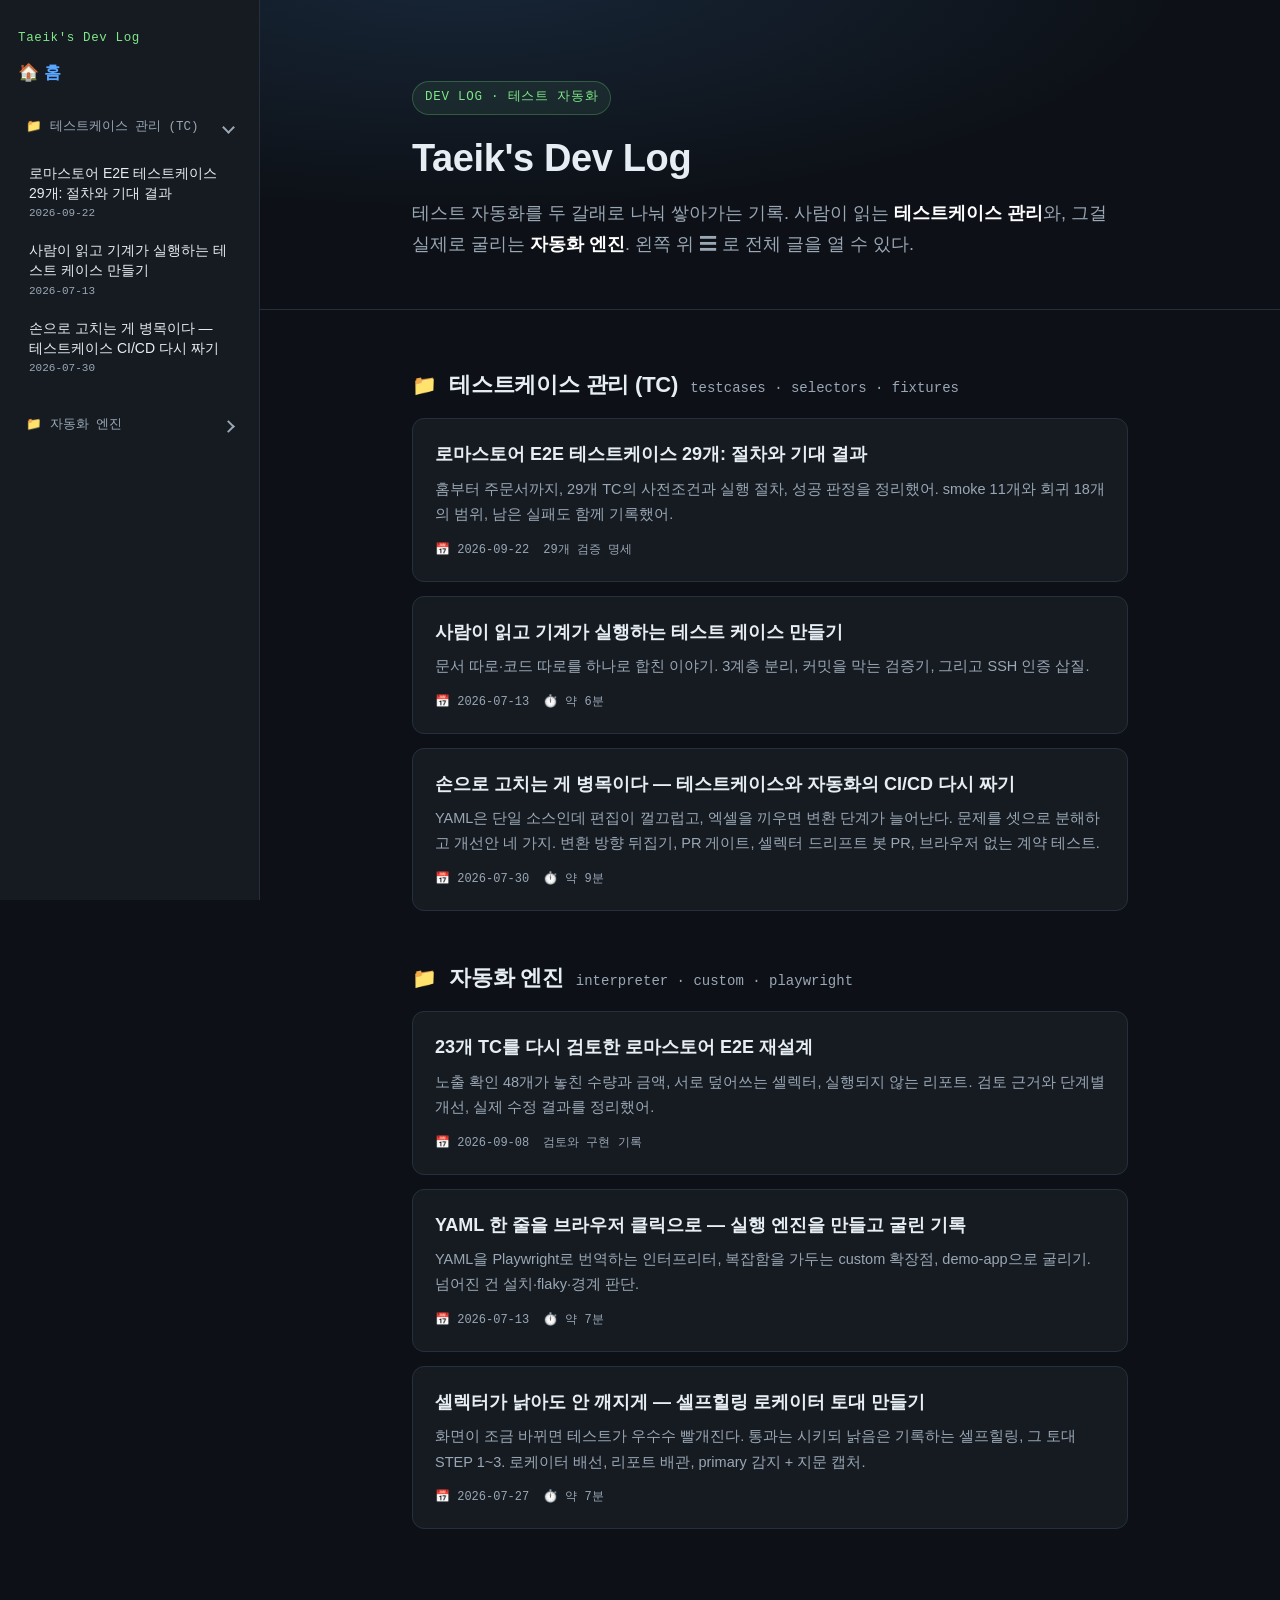
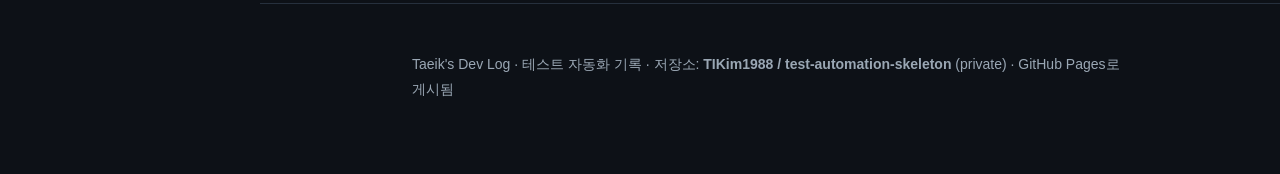
==== index.html @ fbafa15f "ui: LNB 대분류 접기와 TC 관리 기본 펼침 적용" ====
<!DOCTYPE html>
<html lang="ko">
<head>
<meta charset="UTF-8">
<meta name="viewport" content="width=device-width, initial-scale=1.0">
<meta name="description" content="Taeik's Dev Log — 테스트 자동화 구축 기록. 테스트케이스 관리와 자동화 엔진, 두 갈래로 나눠 쌓아가는 개발 일지.">
<title>Taeik's Dev Log</title>
<style>
  :root{
    --bg:#0d1117; --surface:#161b22; --surface2:#1c2330;
    --border:#26303d; --text:#e6edf3; --muted:#9aa7b4;
    --accent:#58a6ff; --accent2:#7ee787; --warn:#e3b341; --danger:#ff7b72;
    --code:#0b1017;
    --mono:"SF Mono",ui-monospace,"JetBrains Mono","Cascadia Code",Consolas,monospace;
    --sans:-apple-system,BlinkMacSystemFont,"Pretendard","Segoe UI",Roboto,"Apple SD Gothic Neo",sans-serif;
  }
  *{box-sizing:border-box}
  html{scroll-behavior:smooth}
  body{
    margin:0;background:var(--bg);color:var(--text);
    font-family:var(--sans);line-height:1.75;font-size:17px;
    -webkit-font-smoothing:antialiased;
  }
  .wrap{max-width:760px;margin:0 auto;padding:0 22px}
  header.hero{
    border-bottom:1px solid var(--border);
    background:radial-gradient(1200px 400px at 20% -10%,rgba(88,166,255,.14),transparent 60%),var(--bg);
    padding:80px 0 48px;
  }
  .kicker{
    display:inline-block;font-family:var(--mono);font-size:12.5px;letter-spacing:.06em;
    color:var(--accent2);background:rgba(126,231,135,.08);
    border:1px solid rgba(126,231,135,.25);border-radius:999px;padding:5px 12px;margin-bottom:20px;
  }
  h1{font-size:38px;line-height:1.24;margin:0 0 16px;letter-spacing:-.01em}
  .lede{color:var(--muted);font-size:18px;margin:0}
  main{padding:8px 0 60px}
  a{color:var(--accent);text-decoration:none}
  a:hover{text-decoration:underline}
  strong{color:#fff}

  .folder-head{display:flex;align-items:baseline;gap:12px;margin:48px 0 6px}
  .folder-head .ico{font-size:20px}
  .folder-head h2{font-size:22px;margin:0;letter-spacing:-.01em}
  .folder-head .desc{color:var(--muted);font-size:14px;font-family:var(--mono)}

  .postcard{
    display:block;background:var(--surface);border:1px solid var(--border);border-radius:12px;
    padding:20px 22px;margin:14px 0;transition:border-color .15s,transform .15s;
  }
  .postcard:hover{border-color:var(--accent);text-decoration:none;transform:translateY(-2px)}
  .postcard .t{font-size:18px;font-weight:600;color:var(--text);margin:0 0 6px}
  .postcard:hover .t{color:var(--accent)}
  .postcard .d{color:var(--muted);font-size:14.5px;margin:0}
  .postcard .m{margin-top:12px;font-family:var(--mono);font-size:12px;color:var(--muted);
    display:flex;gap:14px;flex-wrap:wrap}

  footer{border-top:1px solid var(--border);padding:34px 0 60px;color:var(--muted);font-size:14px}
  footer a{color:var(--accent)}
  @media(max-width:600px){h1{font-size:29px}body{font-size:16px}}

  /* --- 고정 LNB 사이드바 --- */
  body{padding-left:260px}
  .nav-toggle,.lnb-overlay,.lnb .close{display:none}
  .lnb{position:fixed;top:0;left:0;height:100vh;width:260px;background:var(--surface);
    border-right:1px solid var(--border);z-index:40;padding:28px 18px 40px;overflow-y:auto}
  .lnb .brand{font-family:var(--mono);font-size:12.5px;color:var(--accent2);letter-spacing:.05em;margin-bottom:8px}
  .lnb .home{display:block;color:var(--text);font-weight:600;margin-bottom:8px;font-size:17px}
  .lnb .home:hover{text-decoration:none;color:var(--accent)}
  .lnb .home.active{color:var(--accent)}
  .lnb .folder{margin:22px 0 6px;font-size:12.5px;color:var(--muted);font-family:var(--mono);
    display:flex;align-items:center;gap:7px}
  .lnb ul{list-style:none;padding:0;margin:0}
  .lnb li a{display:block;padding:9px 11px;border-radius:8px;color:var(--text);font-size:14px;line-height:1.45}
  .lnb li a:hover{background:var(--surface2);text-decoration:none}
  .lnb li a.active{background:rgba(88,166,255,.12);border:1px solid rgba(88,166,255,.35);color:var(--accent)}
  .lnb li .date{display:block;font-family:var(--mono);font-size:11px;color:var(--muted);margin-top:3px}
  /* 모바일: 사이드바 접고 햄버거로 전환 */
  @media(max-width:860px){
    body{padding-left:0}
    .nav-toggle{display:grid;position:fixed;top:14px;left:14px;z-index:50;width:44px;height:44px;border-radius:10px;
      background:rgba(22,27,34,.9);backdrop-filter:blur(6px);border:1px solid var(--border);color:var(--text);
      cursor:pointer;place-items:center;font-size:18px;line-height:1}
    .nav-toggle:hover{border-color:var(--accent);color:var(--accent)}
    .lnb{transform:translateX(-100%);transition:transform .25s ease;z-index:70;width:280px;max-width:82vw}
    .lnb.open{transform:none}
    .lnb .close{display:block;position:absolute;top:14px;right:14px;background:none;border:none;color:var(--muted);
      font-size:22px;cursor:pointer;line-height:1}
    .lnb .close:hover{color:var(--text)}
    .lnb-overlay{display:block;position:fixed;inset:0;background:rgba(0,0,0,.55);opacity:0;visibility:hidden;
      transition:opacity .2s;z-index:60}
    .lnb-overlay.open{opacity:1;visibility:visible}
  }
</style>
<link rel="stylesheet" href="lnb.css">
</head>
<body>

<button class="nav-toggle" aria-label="메뉴 열기" onclick="openNav()">☰</button>
<div class="lnb-overlay" id="lnbOverlay" onclick="closeNav()"></div>
<nav class="lnb" id="lnb" aria-label="사이트 네비게이션">
  <button class="close" aria-label="닫기" onclick="closeNav()">×</button>
  <div class="brand">Taeik's Dev Log</div>
  <a class="home active" href="index.html">🏠 홈</a>

  <details class="nav-group" open><summary>📁 테스트케이스 관리 (TC)</summary>
  <ul>
    <li><a href="lomastore-testcases.html">로마스토어 E2E 테스트케이스 29개: 절차와 기대 결과<span class="date">2026-09-22</span></a></li>
    <li><a href="testcase-management.html">사람이 읽고 기계가 실행하는 테스트 케이스 만들기<span class="date">2026-07-13</span></a></li>
    <li><a href="testcase-cicd.html">손으로 고치는 게 병목이다 — 테스트케이스 CI/CD 다시 짜기<span class="date">2026-07-30</span></a></li>
  </ul></details>

  <details class="nav-group"><summary>📁 자동화 엔진</summary>
  <ul>
    <li><a href="lomastore-e2e-redesign.html">23개 TC를 다시 검토한 로마스토어 E2E 재설계<span class="date">2026-09-08</span></a></li>
    <li><a href="test-automation-engine.html">YAML을 브라우저 클릭으로 바꾸는 엔진 만들기<span class="date">2026-07-13</span></a></li>
    <li><a href="self-healing-locator.html">셀렉터가 낡아도 안 깨지게 — 셀프힐링 토대 만들기<span class="date">2026-07-27</span></a></li>
  </ul></details>
</nav>

<header class="hero">
  <div class="wrap">
    <span class="kicker">DEV LOG · 테스트 자동화</span>
    <h1>Taeik's Dev Log</h1>
    <p class="lede">테스트 자동화를 두 갈래로 나눠 쌓아가는 기록. 사람이 읽는 <strong>테스트케이스 관리</strong>와, 그걸 실제로 굴리는 <strong>자동화 엔진</strong>. 왼쪽 위 ☰ 로 전체 글을 열 수 있다.</p>
  </div>
</header>

<main>
  <div class="wrap">

    <div class="folder-head">
      <span class="ico">📁</span>
      <h2>테스트케이스 관리 (TC)</h2>
      <span class="desc">testcases · selectors · fixtures</span>
    </div>
    <a class="postcard" href="lomastore-testcases.html"><p class="t">로마스토어 E2E 테스트케이스 29개: 절차와 기대 결과</p><p class="d">홈부터 주문서까지, 29개 TC의 사전조건과 실행 절차, 성공 판정을 정리했어. smoke 11개와 회귀 18개의 범위, 남은 실패도 함께 기록했어.</p><div class="m"><span>📅 2026-09-22</span><span>29개 검증 명세</span></div></a>
    <a class="postcard" href="testcase-management.html">
      <p class="t">사람이 읽고 기계가 실행하는 테스트 케이스 만들기</p>
      <p class="d">문서 따로·코드 따로를 하나로 합친 이야기. 3계층 분리, 커밋을 막는 검증기, 그리고 SSH 인증 삽질.</p>
      <div class="m"><span>📅 2026-07-13</span><span>⏱️ 약 6분</span></div>
    </a>

    <a class="postcard" href="testcase-cicd.html">
      <p class="t">손으로 고치는 게 병목이다 — 테스트케이스와 자동화의 CI/CD 다시 짜기</p>
      <p class="d">YAML은 단일 소스인데 편집이 껄끄럽고, 엑셀을 끼우면 변환 단계가 늘어난다. 문제를 셋으로 분해하고 개선안 네 가지. 변환 방향 뒤집기, PR 게이트, 셀렉터 드리프트 봇 PR, 브라우저 없는 계약 테스트.</p>
      <div class="m"><span>📅 2026-07-30</span><span>⏱️ 약 9분</span></div>
    </a>

    <div class="folder-head">
      <span class="ico">📁</span>
      <h2>자동화 엔진</h2>
      <span class="desc">interpreter · custom · playwright</span>
    </div>
    <a class="postcard" href="lomastore-e2e-redesign.html"><p class="t">23개 TC를 다시 검토한 로마스토어 E2E 재설계</p><p class="d">노출 확인 48개가 놓친 수량과 금액, 서로 덮어쓰는 셀렉터, 실행되지 않는 리포트. 검토 근거와 단계별 개선, 실제 수정 결과를 정리했어.</p><div class="m"><span>📅 2026-09-08</span><span>검토와 구현 기록</span></div></a>
    <a class="postcard" href="test-automation-engine.html">
      <p class="t">YAML 한 줄을 브라우저 클릭으로 — 실행 엔진을 만들고 굴린 기록</p>
      <p class="d">YAML을 Playwright로 번역하는 인터프리터, 복잡함을 가두는 custom 확장점, demo-app으로 굴리기. 넘어진 건 설치·flaky·경계 판단.</p>
      <div class="m"><span>📅 2026-07-13</span><span>⏱️ 약 7분</span></div>
    </a>
    <a class="postcard" href="self-healing-locator.html">
      <p class="t">셀렉터가 낡아도 안 깨지게 — 셀프힐링 로케이터 토대 만들기</p>
      <p class="d">화면이 조금 바뀌면 테스트가 우수수 빨개진다. 통과는 시키되 낡음은 기록하는 셀프힐링, 그 토대 STEP 1~3. 로케이터 배선, 리포트 배관, primary 감지 + 지문 캡처.</p>
      <div class="m"><span>📅 2026-07-27</span><span>⏱️ 약 7분</span></div>
    </a>

  </div>
</main>

<footer>
  <div class="wrap">
    <p>Taeik's Dev Log · 테스트 자동화 기록 · 저장소: <b>TIKim1988 / test-automation-skeleton</b> (private) · GitHub Pages로 게시됨</p>
  </div>
</footer>

<script>
  function openNav(){document.getElementById('lnb').classList.add('open');document.getElementById('lnbOverlay').classList.add('open')}
  function closeNav(){document.getElementById('lnb').classList.remove('open');document.getElementById('lnbOverlay').classList.remove('open')}
  document.addEventListener('keydown',function(e){if(e.key==='Escape')closeNav()});
</script>

</body>
</html>
---- lnb.css ----
.lnb .nav-group{margin-top:18px}
.lnb .nav-group summary{list-style:none;display:flex;align-items:center;gap:8px;padding:10px 8px;margin:0;border-radius:8px;color:var(--muted);font-family:var(--mono);font-size:12.5px;cursor:pointer;user-select:none;min-height:44px}
.lnb .nav-group summary::-webkit-details-marker{display:none}
.lnb .nav-group summary::after{content:"";width:7px;height:7px;border-right:2px solid currentColor;border-bottom:2px solid currentColor;transform:rotate(-45deg);margin-left:auto;flex-shrink:0}
.lnb .nav-group[open]>summary::after{transform:rotate(45deg)}
.lnb .nav-group summary:hover{background:var(--surface2);color:var(--text)}
.lnb .nav-group summary:focus-visible{outline:2px solid var(--accent);outline-offset:2px}
.lnb .nav-group ul{margin-top:4px}
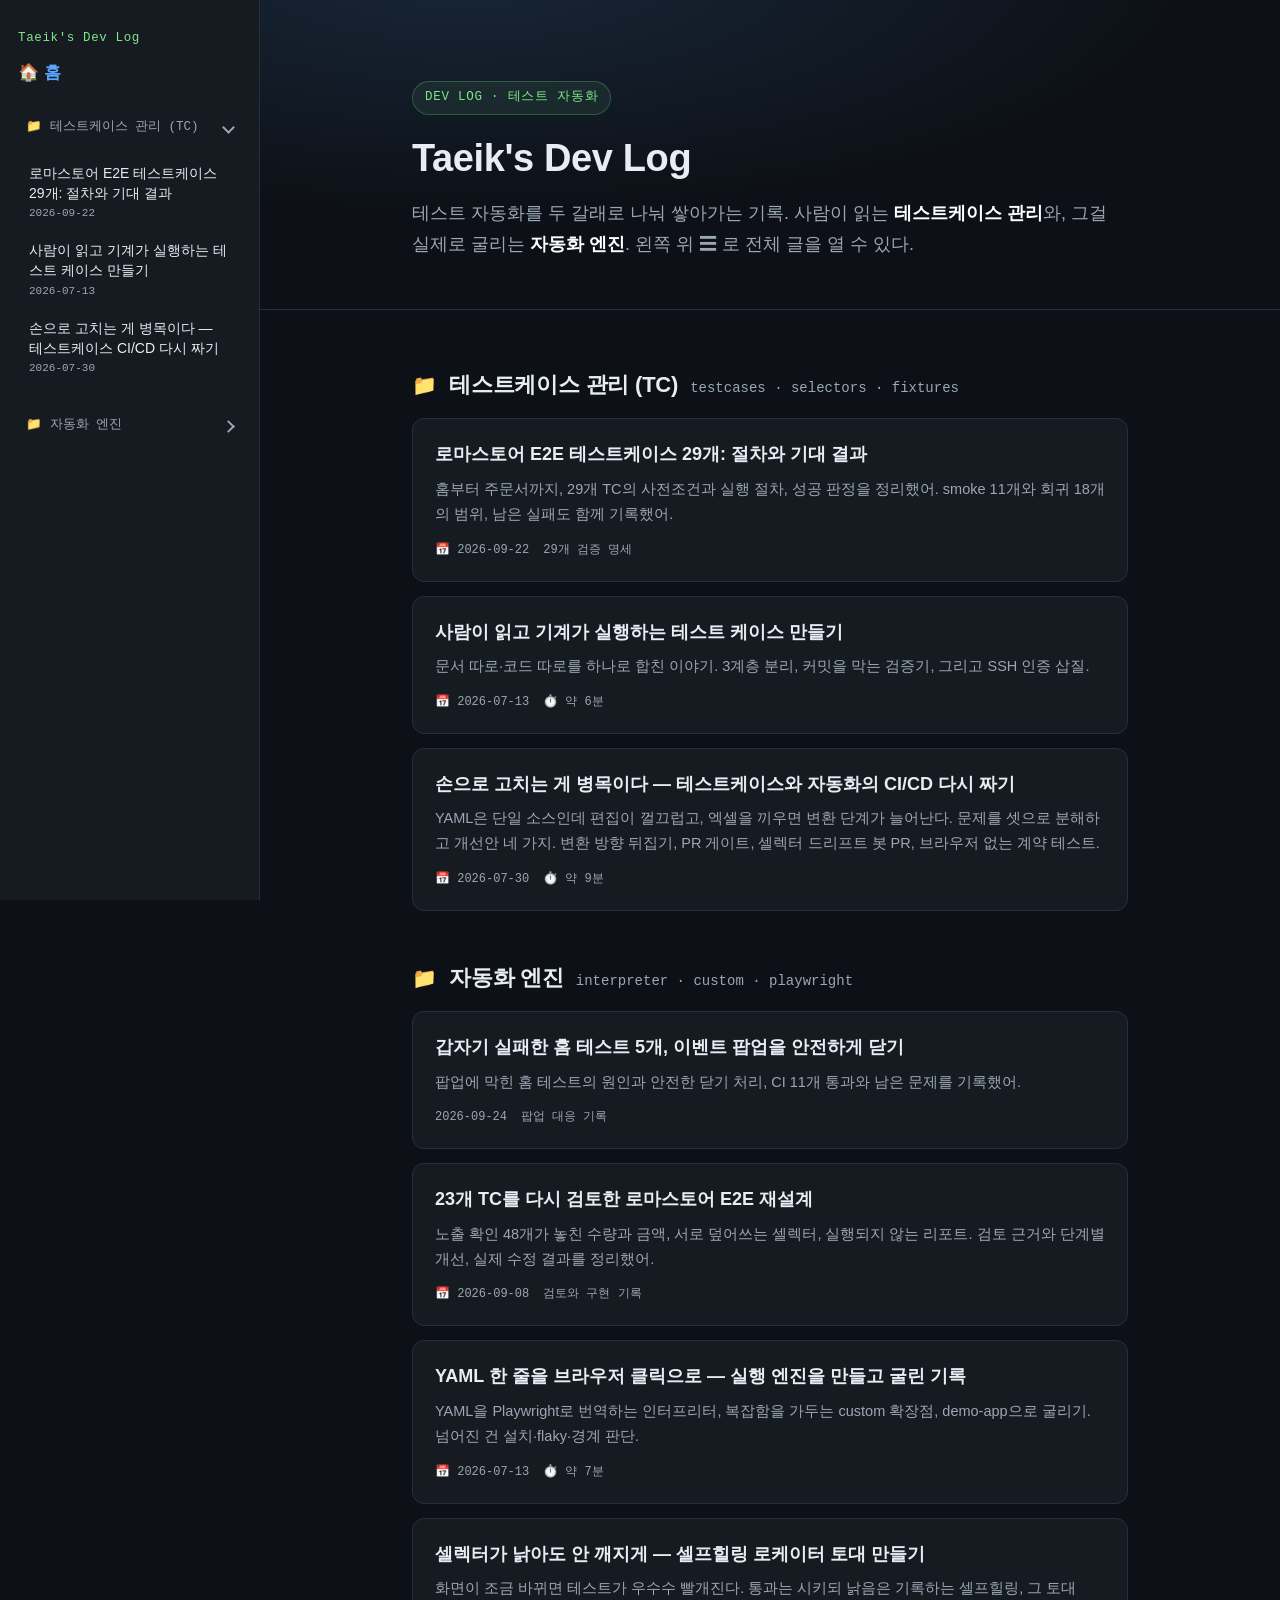
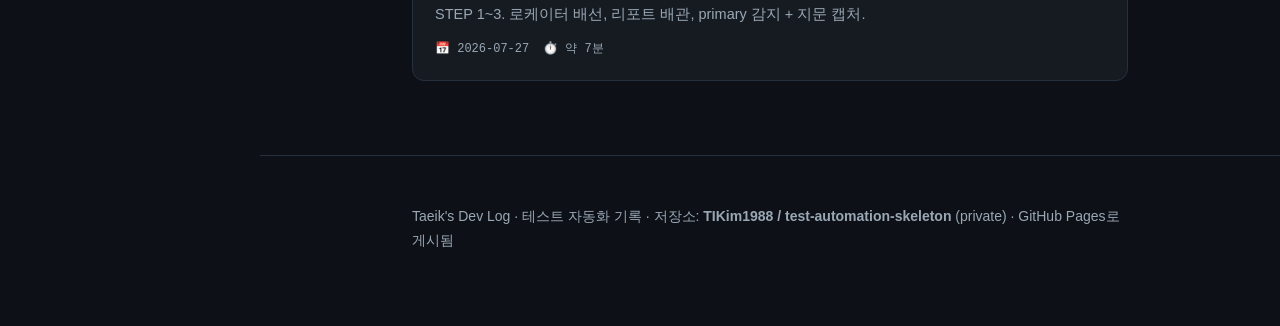
==== commit 8efe07a4: "docs: 불규칙 이벤트 팝업 대응과 검증 결과 게시" ====
--- a/index.html
+++ b/index.html
@@ -112,6 +112,7 @@
 
   <details class="nav-group"><summary>📁 자동화 엔진</summary>
   <ul>
+    <li><a href="lomastore-popup-handling.html">갑자기 실패한 홈 테스트 5개, 이벤트 팝업을 안전하게 닫기<span class="date">2026-09-24</span></a></li>
     <li><a href="lomastore-e2e-redesign.html">23개 TC를 다시 검토한 로마스토어 E2E 재설계<span class="date">2026-09-08</span></a></li>
     <li><a href="test-automation-engine.html">YAML을 브라우저 클릭으로 바꾸는 엔진 만들기<span class="date">2026-07-13</span></a></li>
     <li><a href="self-healing-locator.html">셀렉터가 낡아도 안 깨지게 — 셀프힐링 토대 만들기<span class="date">2026-07-27</span></a></li>
@@ -152,6 +153,7 @@
       <h2>자동화 엔진</h2>
       <span class="desc">interpreter · custom · playwright</span>
     </div>
+    <a class="postcard" href="lomastore-popup-handling.html"><p class="t">갑자기 실패한 홈 테스트 5개, 이벤트 팝업을 안전하게 닫기</p><p class="d">팝업에 막힌 홈 테스트의 원인과 안전한 닫기 처리, CI 11개 통과와 남은 문제를 기록했어.</p><div class="m"><span>2026-09-24</span><span>팝업 대응 기록</span></div></a>
     <a class="postcard" href="lomastore-e2e-redesign.html"><p class="t">23개 TC를 다시 검토한 로마스토어 E2E 재설계</p><p class="d">노출 확인 48개가 놓친 수량과 금액, 서로 덮어쓰는 셀렉터, 실행되지 않는 리포트. 검토 근거와 단계별 개선, 실제 수정 결과를 정리했어.</p><div class="m"><span>📅 2026-09-08</span><span>검토와 구현 기록</span></div></a>
     <a class="postcard" href="test-automation-engine.html">
       <p class="t">YAML 한 줄을 브라우저 클릭으로 — 실행 엔진을 만들고 굴린 기록</p>
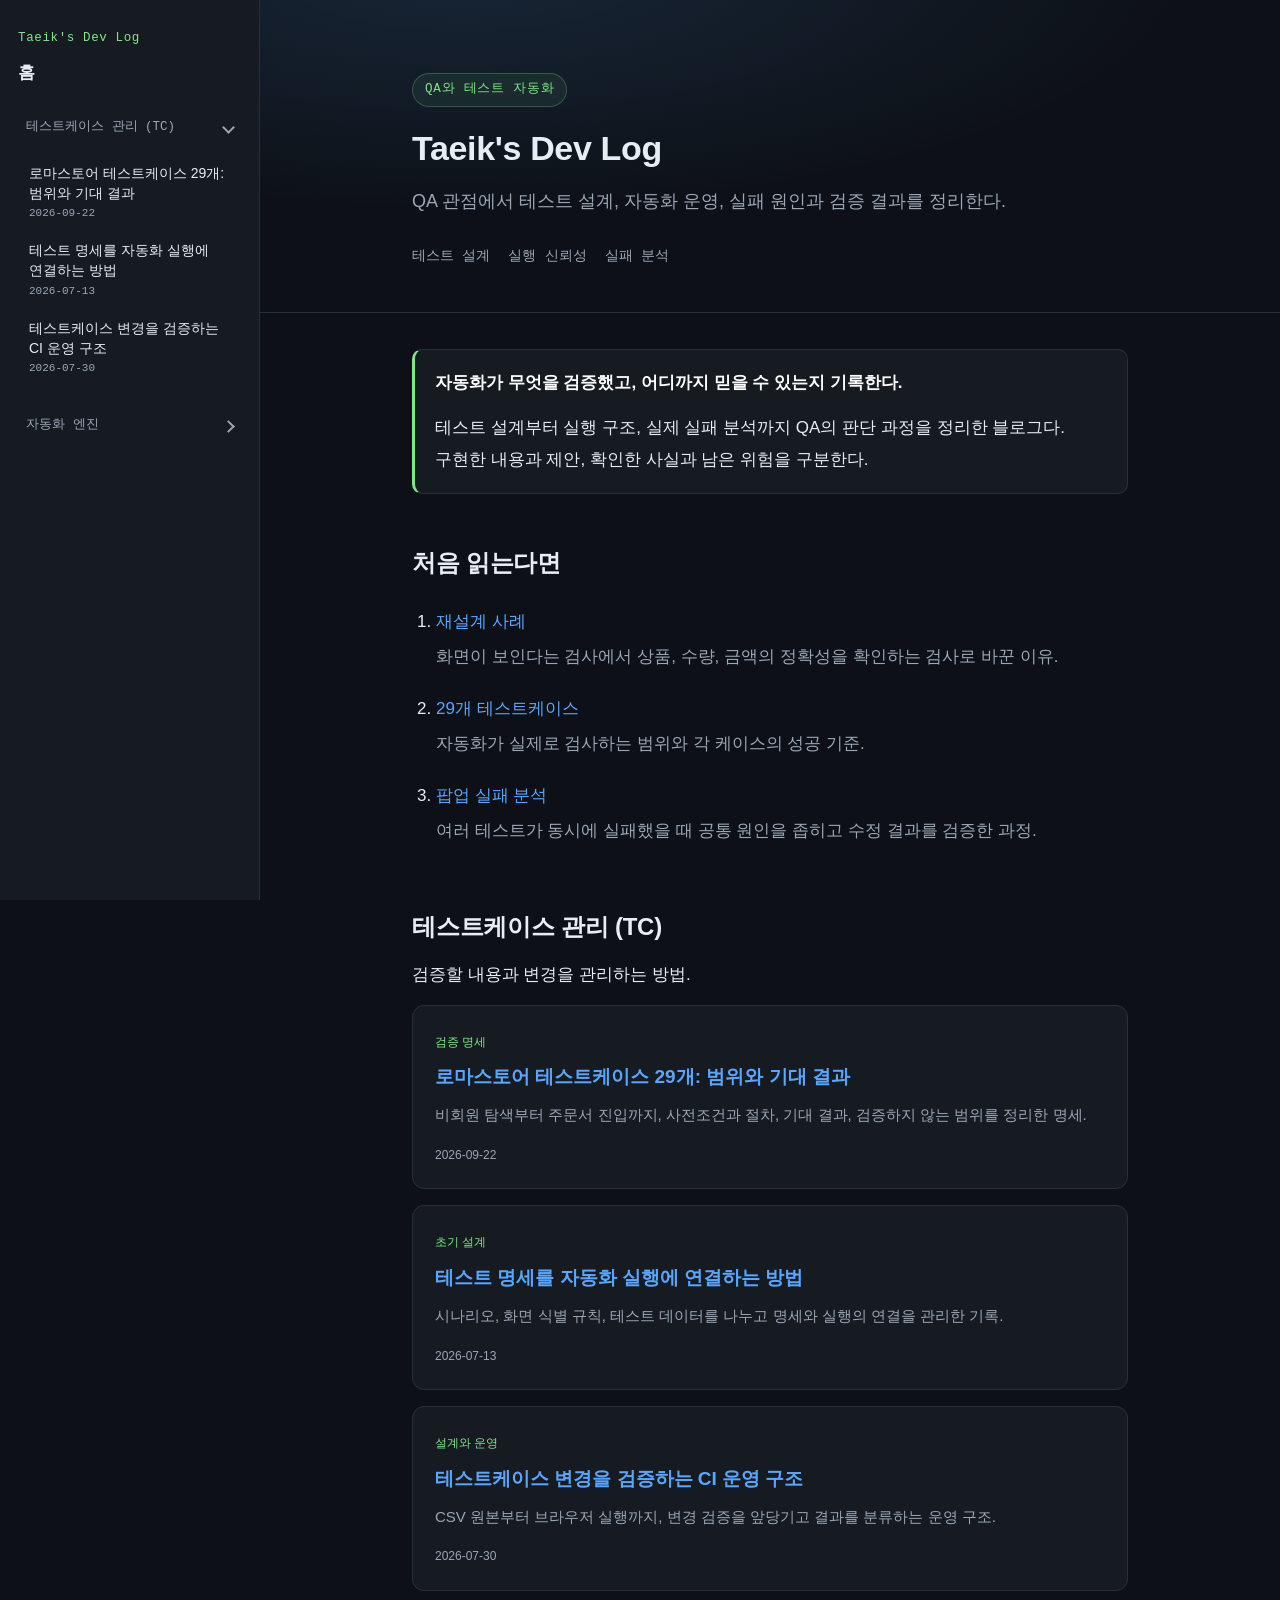
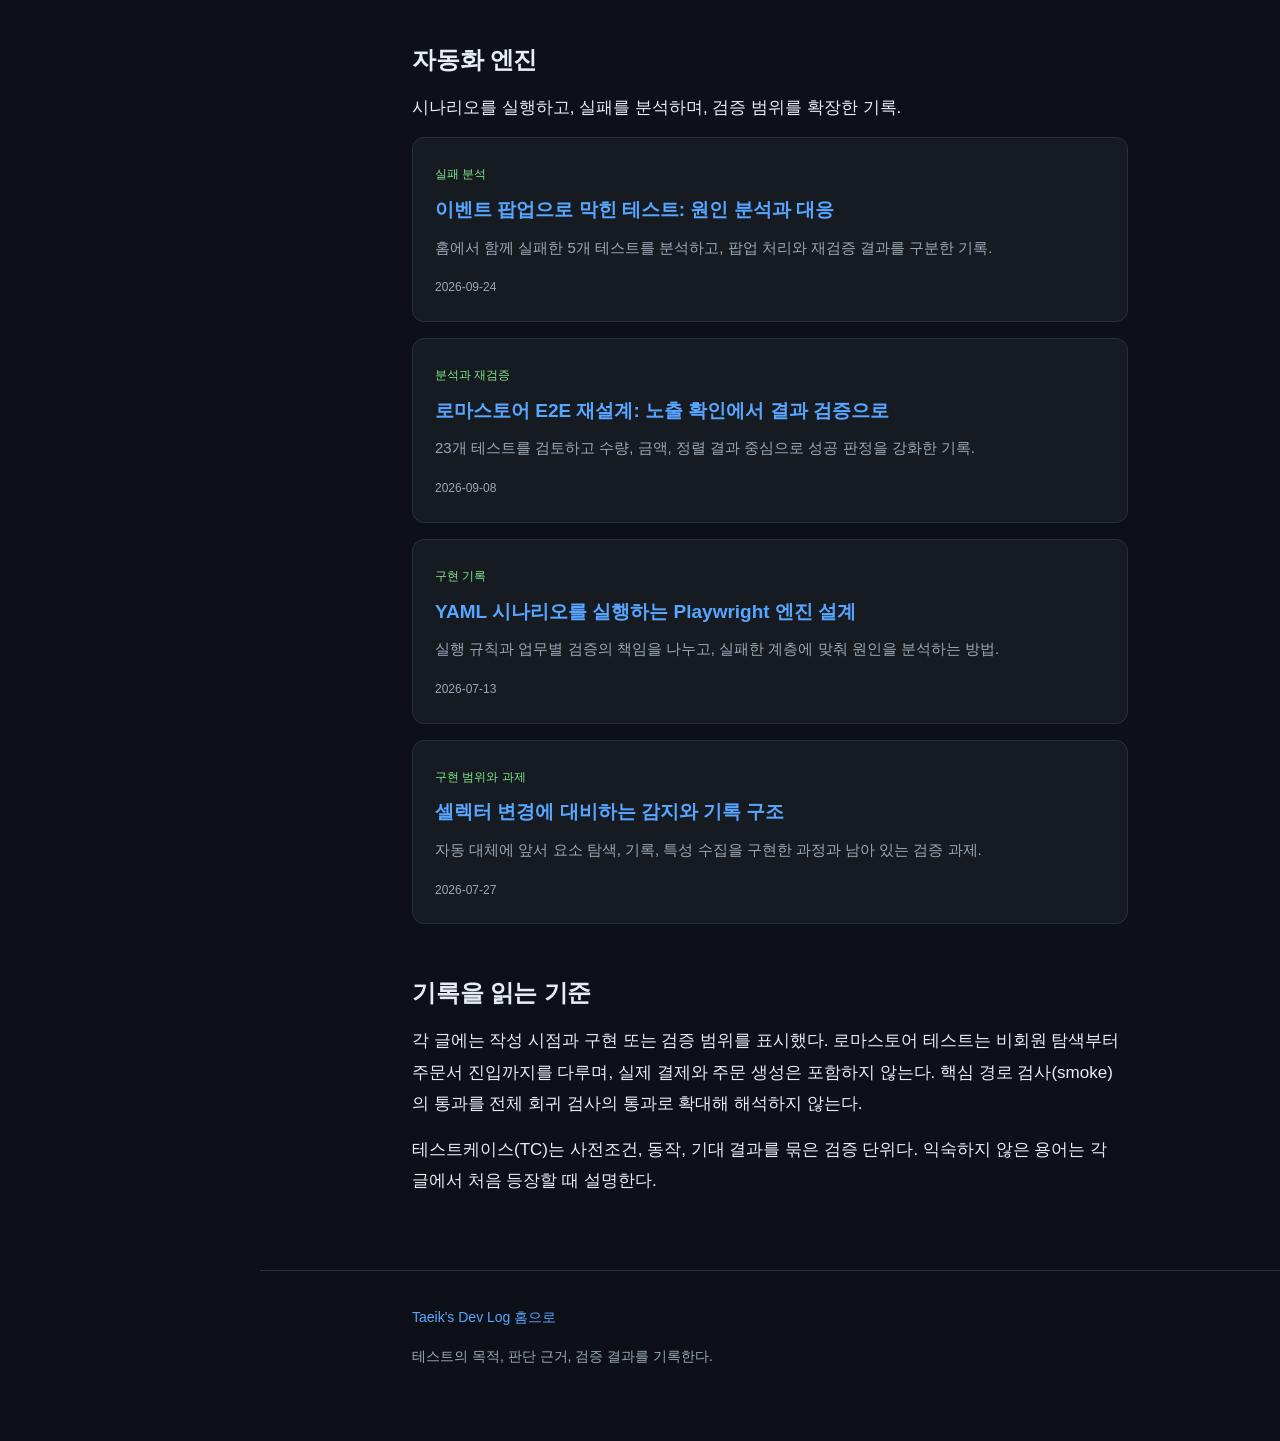
==== commit c5b84bbb: "docs: 전체 게시물의 공개 독자용 구조와 QA 서술 정비" ====
--- a/index.html
+++ b/index.html
@@ -1,10 +1,8 @@
 <!DOCTYPE html>
-<html lang="ko">
-<head>
-<meta charset="UTF-8">
-<meta name="viewport" content="width=device-width, initial-scale=1.0">
-<meta name="description" content="Taeik's Dev Log — 테스트 자동화 구축 기록. 테스트케이스 관리와 자동화 엔진, 두 갈래로 나눠 쌓아가는 개발 일지.">
-<title>Taeik's Dev Log</title>
+<html lang="ko"><head><meta charset="UTF-8"><meta name="viewport" content="width=device-width, initial-scale=1">
+<title>Taeik&#x27;s Dev Log | Taeik's Dev Log</title>
+<meta name="description" content="QA 관점에서 테스트 설계, 자동화 운영, 실패 원인과 검증 결과를 정리한다.">
+<link rel="canonical" href="https://tikim1988.github.io/">
 <style>
   :root{
     --bg:#0d1117; --surface:#161b22; --surface2:#1c2330;
@@ -25,39 +23,77 @@
   header.hero{
     border-bottom:1px solid var(--border);
     background:radial-gradient(1200px 400px at 20% -10%,rgba(88,166,255,.14),transparent 60%),var(--bg);
-    padding:80px 0 48px;
+    padding:72px 0 44px;
   }
   .kicker{
     display:inline-block;font-family:var(--mono);font-size:12.5px;letter-spacing:.06em;
     color:var(--accent2);background:rgba(126,231,135,.08);
     border:1px solid rgba(126,231,135,.25);border-radius:999px;padding:5px 12px;margin-bottom:20px;
   }
-  h1{font-size:38px;line-height:1.24;margin:0 0 16px;letter-spacing:-.01em}
+  h1{font-size:34px;line-height:1.28;margin:0 0 16px;letter-spacing:-.01em}
   .lede{color:var(--muted);font-size:18px;margin:0}
+  .meta{display:flex;flex-wrap:wrap;gap:10px 18px;margin-top:26px;color:var(--muted);font-size:14px;font-family:var(--mono)}
+  .meta b{color:var(--text);font-weight:600}
   main{padding:8px 0 60px}
+  article h2{font-size:24px;margin:52px 0 14px;letter-spacing:-.01em}
+  article h2 .n{font-family:var(--mono);color:var(--accent);font-size:16px;margin-right:10px}
+  article h3{font-size:18px;margin:30px 0 8px;color:var(--text)}
+  p{margin:14px 0}
   a{color:var(--accent);text-decoration:none}
   a:hover{text-decoration:underline}
   strong{color:#fff}
-
-  .folder-head{display:flex;align-items:baseline;gap:12px;margin:48px 0 6px}
-  .folder-head .ico{font-size:20px}
-  .folder-head h2{font-size:22px;margin:0;letter-spacing:-.01em}
-  .folder-head .desc{color:var(--muted);font-size:14px;font-family:var(--mono)}
-
-  .postcard{
-    display:block;background:var(--surface);border:1px solid var(--border);border-radius:12px;
-    padding:20px 22px;margin:14px 0;transition:border-color .15s,transform .15s;
+  .tldr{
+    background:var(--surface);border:1px solid var(--border);border-left:3px solid var(--accent2);
+    border-radius:10px;padding:18px 20px;margin:28px 0;
   }
-  .postcard:hover{border-color:var(--accent);text-decoration:none;transform:translateY(-2px)}
-  .postcard .t{font-size:18px;font-weight:600;color:var(--text);margin:0 0 6px}
-  .postcard:hover .t{color:var(--accent)}
-  .postcard .d{color:var(--muted);font-size:14.5px;margin:0}
-  .postcard .m{margin-top:12px;font-family:var(--mono);font-size:12px;color:var(--muted);
-    display:flex;gap:14px;flex-wrap:wrap}
-
+  .tldr b{color:var(--accent2)}
+  ul.clean{padding-left:20px;margin:14px 0}
+  ul.clean li{margin:8px 0}
+  pre{
+    background:var(--code);border:1px solid var(--border);border-radius:10px;
+    padding:16px 18px;overflow-x:auto;font-family:var(--mono);font-size:13.5px;line-height:1.6;
+    margin:18px 0;
+  }
+  code{font-family:var(--mono);font-size:.88em;background:var(--surface2);border:1px solid var(--border);
+    padding:1.5px 6px;border-radius:5px;color:#d7e2ee}
+  pre code{background:none;border:none;padding:0;color:#c9d5e1}
+  .tok-c{color:#6b7683}      /* comment */
+  .tok-k{color:var(--danger)} /* keyword */
+  .tok-s{color:var(--accent2)} /* string */
+  .tok-a{color:var(--accent)}  /* attr/key */
+  .diagram{
+    background:var(--surface);border:1px solid var(--border);border-radius:12px;
+    padding:24px;margin:26px 0;font-family:var(--mono);font-size:13px;color:var(--muted);
+    line-height:1.5;overflow-x:auto;
+  }
+  .stack{display:grid;gap:10px}
+  .layer{border:1px solid var(--border);border-radius:8px;padding:12px 14px;background:var(--surface2)}
+  .layer .t{color:var(--text);font-family:var(--sans);font-weight:600;font-size:14px}
+  .layer .d{font-size:12.5px;margin-top:3px}
+  .layer.own{border-color:rgba(88,166,255,.5)}
+  .layer.ext{border-style:dashed;opacity:.85}
+  .callout{
+    border:1px solid var(--border);border-radius:10px;padding:16px 18px;margin:22px 0;background:var(--surface);
+  }
+  .callout.warn{border-left:3px solid var(--warn)}
+  .callout.warn .h{color:var(--warn)}
+  .callout .h{font-weight:700;display:block;margin-bottom:6px}
+  .steps{counter-reset:s;list-style:none;padding:0;margin:18px 0}
+  .steps li{position:relative;padding:10px 0 10px 44px;border-bottom:1px dashed var(--border)}
+  .steps li:last-child{border-bottom:none}
+  .steps li::before{
+    counter-increment:s;content:counter(s);position:absolute;left:0;top:9px;
+    width:28px;height:28px;border-radius:8px;background:var(--surface2);border:1px solid var(--border);
+    color:var(--accent);font-family:var(--mono);font-size:13px;display:grid;place-items:center;
+  }
+  hr{border:none;border-top:1px solid var(--border);margin:44px 0}
+  .quote{border-left:3px solid var(--accent);padding:4px 0 4px 18px;color:var(--muted);font-style:italic;margin:22px 0}
   footer{border-top:1px solid var(--border);padding:34px 0 60px;color:var(--muted);font-size:14px}
   footer a{color:var(--accent)}
-  @media(max-width:600px){h1{font-size:29px}body{font-size:16px}}
+  .tags{display:flex;flex-wrap:wrap;gap:8px;margin-top:14px}
+  .tag{font-family:var(--mono);font-size:12px;color:var(--muted);border:1px solid var(--border);
+    border-radius:999px;padding:3px 10px;background:var(--surface)}
+  @media(max-width:600px){h1{font-size:27px}body{font-size:16px}article h2{font-size:21px}}
 
   /* --- 고정 LNB 사이드바 --- */
   body{padding-left:260px}
@@ -91,95 +127,26 @@
       transition:opacity .2s;z-index:60}
     .lnb-overlay.open{opacity:1;visibility:visible}
   }
-</style>
-<link rel="stylesheet" href="lnb.css">
-</head>
-<body>
 
-<button class="nav-toggle" aria-label="메뉴 열기" onclick="openNav()">☰</button>
+.table-wrap{overflow-x:auto;margin:22px 0;border:1px solid var(--border);border-radius:10px}table{border-collapse:collapse;width:100%;font-size:14px;min-width:550px}th,td{padding:12px 14px;text-align:left;border-bottom:1px solid var(--border);vertical-align:top}th{background:var(--surface2);color:var(--accent2)}td code{overflow-wrap:anywhere}h2,h3{scroll-margin-top:24px}.toc{background:var(--surface);padding:20px 24px;border:1px solid var(--border);border-radius:12px}.toc ol{padding-left:20px}.stat-grid{display:grid;grid-template-columns:repeat(3,1fr);gap:12px;margin:24px 0}.stat{padding:16px;border:1px solid var(--border);border-radius:10px;background:var(--surface)}.stat b{display:block;font-size:27px;color:var(--accent2)}.stat span{font-size:13px;color:var(--muted)}@media(max-width:600px){.stat-grid{gap:6px}.stat{padding:10px}.stat b{font-size:23px}.table-wrap{max-width:100%}}
+.tc{border:1px solid var(--border);border-radius:12px;padding:4px 20px 18px;margin:20px 0;background:var(--surface)}.tc h3{margin-top:18px;overflow-wrap:anywhere}.tc-meta{font-size:13px;color:var(--muted)}dt{font-weight:700;color:var(--accent2);margin-top:12px}dd{margin:4px 0 0}section{scroll-margin-top:25px}</style><link rel="stylesheet" href="lnb.css"><link rel="stylesheet" href="editorial.css">
+</head><body><a class="skip-link" href="#content">본문으로 이동</a><button class="nav-toggle" aria-label="메뉴 열기" onclick="openNav()">☰</button>
 <div class="lnb-overlay" id="lnbOverlay" onclick="closeNav()"></div>
-<nav class="lnb" id="lnb" aria-label="사이트 네비게이션">
-  <button class="close" aria-label="닫기" onclick="closeNav()">×</button>
-  <div class="brand">Taeik's Dev Log</div>
-  <a class="home active" href="index.html">🏠 홈</a>
-
-  <details class="nav-group" open><summary>📁 테스트케이스 관리 (TC)</summary>
-  <ul>
-    <li><a href="lomastore-testcases.html">로마스토어 E2E 테스트케이스 29개: 절차와 기대 결과<span class="date">2026-09-22</span></a></li>
-    <li><a href="testcase-management.html">사람이 읽고 기계가 실행하는 테스트 케이스 만들기<span class="date">2026-07-13</span></a></li>
-    <li><a href="testcase-cicd.html">손으로 고치는 게 병목이다 — 테스트케이스 CI/CD 다시 짜기<span class="date">2026-07-30</span></a></li>
-  </ul></details>
-
-  <details class="nav-group"><summary>📁 자동화 엔진</summary>
-  <ul>
-    <li><a href="lomastore-popup-handling.html">갑자기 실패한 홈 테스트 5개, 이벤트 팝업을 안전하게 닫기<span class="date">2026-09-24</span></a></li>
-    <li><a href="lomastore-e2e-redesign.html">23개 TC를 다시 검토한 로마스토어 E2E 재설계<span class="date">2026-09-08</span></a></li>
-    <li><a href="test-automation-engine.html">YAML을 브라우저 클릭으로 바꾸는 엔진 만들기<span class="date">2026-07-13</span></a></li>
-    <li><a href="self-healing-locator.html">셀렉터가 낡아도 안 깨지게 — 셀프힐링 토대 만들기<span class="date">2026-07-27</span></a></li>
-  </ul></details>
+<nav class="lnb" id="lnb" aria-label="사이트 내비게이션"><button class="close" aria-label="메뉴 닫기" onclick="closeNav()">×</button><div class="brand">Taeik's Dev Log</div><a class="home" href="index.html">홈</a>
+<details class="nav-group" open><summary>테스트케이스 관리 (TC)</summary><ul>
+<li><a href="lomastore-testcases.html">로마스토어 테스트케이스 29개: 범위와 기대 결과<span class="date">2026-09-22</span></a></li>
+<li><a href="testcase-management.html">테스트 명세를 자동화 실행에 연결하는 방법<span class="date">2026-07-13</span></a></li>
+<li><a href="testcase-cicd.html">테스트케이스 변경을 검증하는 CI 운영 구조<span class="date">2026-07-30</span></a></li>
+</ul></details>
+<details class="nav-group"><summary>자동화 엔진</summary><ul>
+<li><a href="lomastore-popup-handling.html">이벤트 팝업으로 막힌 테스트: 원인 분석과 대응<span class="date">2026-09-24</span></a></li>
+<li><a href="lomastore-e2e-redesign.html">로마스토어 E2E 재설계: 노출 확인에서 결과 검증으로<span class="date">2026-09-08</span></a></li>
+<li><a href="test-automation-engine.html">YAML 시나리오를 실행하는 Playwright 엔진 설계<span class="date">2026-07-13</span></a></li>
+<li><a href="self-healing-locator.html">셀렉터 변경에 대비하는 감지와 기록 구조<span class="date">2026-07-27</span></a></li>
+</ul></details>
 </nav>
-
-<header class="hero">
-  <div class="wrap">
-    <span class="kicker">DEV LOG · 테스트 자동화</span>
-    <h1>Taeik's Dev Log</h1>
-    <p class="lede">테스트 자동화를 두 갈래로 나눠 쌓아가는 기록. 사람이 읽는 <strong>테스트케이스 관리</strong>와, 그걸 실제로 굴리는 <strong>자동화 엔진</strong>. 왼쪽 위 ☰ 로 전체 글을 열 수 있다.</p>
-  </div>
-</header>
-
-<main>
-  <div class="wrap">
-
-    <div class="folder-head">
-      <span class="ico">📁</span>
-      <h2>테스트케이스 관리 (TC)</h2>
-      <span class="desc">testcases · selectors · fixtures</span>
-    </div>
-    <a class="postcard" href="lomastore-testcases.html"><p class="t">로마스토어 E2E 테스트케이스 29개: 절차와 기대 결과</p><p class="d">홈부터 주문서까지, 29개 TC의 사전조건과 실행 절차, 성공 판정을 정리했어. smoke 11개와 회귀 18개의 범위, 남은 실패도 함께 기록했어.</p><div class="m"><span>📅 2026-09-22</span><span>29개 검증 명세</span></div></a>
-    <a class="postcard" href="testcase-management.html">
-      <p class="t">사람이 읽고 기계가 실행하는 테스트 케이스 만들기</p>
-      <p class="d">문서 따로·코드 따로를 하나로 합친 이야기. 3계층 분리, 커밋을 막는 검증기, 그리고 SSH 인증 삽질.</p>
-      <div class="m"><span>📅 2026-07-13</span><span>⏱️ 약 6분</span></div>
-    </a>
-
-    <a class="postcard" href="testcase-cicd.html">
-      <p class="t">손으로 고치는 게 병목이다 — 테스트케이스와 자동화의 CI/CD 다시 짜기</p>
-      <p class="d">YAML은 단일 소스인데 편집이 껄끄럽고, 엑셀을 끼우면 변환 단계가 늘어난다. 문제를 셋으로 분해하고 개선안 네 가지. 변환 방향 뒤집기, PR 게이트, 셀렉터 드리프트 봇 PR, 브라우저 없는 계약 테스트.</p>
-      <div class="m"><span>📅 2026-07-30</span><span>⏱️ 약 9분</span></div>
-    </a>
-
-    <div class="folder-head">
-      <span class="ico">📁</span>
-      <h2>자동화 엔진</h2>
-      <span class="desc">interpreter · custom · playwright</span>
-    </div>
-    <a class="postcard" href="lomastore-popup-handling.html"><p class="t">갑자기 실패한 홈 테스트 5개, 이벤트 팝업을 안전하게 닫기</p><p class="d">팝업에 막힌 홈 테스트의 원인과 안전한 닫기 처리, CI 11개 통과와 남은 문제를 기록했어.</p><div class="m"><span>2026-09-24</span><span>팝업 대응 기록</span></div></a>
-    <a class="postcard" href="lomastore-e2e-redesign.html"><p class="t">23개 TC를 다시 검토한 로마스토어 E2E 재설계</p><p class="d">노출 확인 48개가 놓친 수량과 금액, 서로 덮어쓰는 셀렉터, 실행되지 않는 리포트. 검토 근거와 단계별 개선, 실제 수정 결과를 정리했어.</p><div class="m"><span>📅 2026-09-08</span><span>검토와 구현 기록</span></div></a>
-    <a class="postcard" href="test-automation-engine.html">
-      <p class="t">YAML 한 줄을 브라우저 클릭으로 — 실행 엔진을 만들고 굴린 기록</p>
-      <p class="d">YAML을 Playwright로 번역하는 인터프리터, 복잡함을 가두는 custom 확장점, demo-app으로 굴리기. 넘어진 건 설치·flaky·경계 판단.</p>
-      <div class="m"><span>📅 2026-07-13</span><span>⏱️ 약 7분</span></div>
-    </a>
-    <a class="postcard" href="self-healing-locator.html">
-      <p class="t">셀렉터가 낡아도 안 깨지게 — 셀프힐링 로케이터 토대 만들기</p>
-      <p class="d">화면이 조금 바뀌면 테스트가 우수수 빨개진다. 통과는 시키되 낡음은 기록하는 셀프힐링, 그 토대 STEP 1~3. 로케이터 배선, 리포트 배관, primary 감지 + 지문 캡처.</p>
-      <div class="m"><span>📅 2026-07-27</span><span>⏱️ 약 7분</span></div>
-    </a>
-
-  </div>
-</main>
-
-<footer>
-  <div class="wrap">
-    <p>Taeik's Dev Log · 테스트 자동화 기록 · 저장소: <b>TIKim1988 / test-automation-skeleton</b> (private) · GitHub Pages로 게시됨</p>
-  </div>
-</footer>
-
-<script>
-  function openNav(){document.getElementById('lnb').classList.add('open');document.getElementById('lnbOverlay').classList.add('open')}
-  function closeNav(){document.getElementById('lnb').classList.remove('open');document.getElementById('lnbOverlay').classList.remove('open')}
-  document.addEventListener('keydown',function(e){if(e.key==='Escape')closeNav()});
-</script>
-
-</body>
-</html>
+<header class="hero"><div class="wrap"><span class="kicker">QA와 테스트 자동화</span><h1>Taeik's Dev Log</h1><p class="lede">QA 관점에서 테스트 설계, 자동화 운영, 실패 원인과 검증 결과를 정리한다.</p><div class="meta"><span>테스트 설계</span><span>실행 신뢰성</span><span>실패 분석</span></div></div></header>
+<main id="content"><div class="wrap"><article><div class="tldr"><strong>자동화가 무엇을 검증했고, 어디까지 믿을 수 있는지 기록한다.</strong><p>테스트 설계부터 실행 구조, 실제 실패 분석까지 QA의 판단 과정을 정리한 블로그다. 구현한 내용과 제안, 확인한 사실과 남은 위험을 구분한다.</p></div>
+<h2 id="start">처음 읽는다면</h2><ol class="reading-path"><li><a href="lomastore-e2e-redesign.html">재설계 사례</a><p>화면이 보인다는 검사에서 상품, 수량, 금액의 정확성을 확인하는 검사로 바꾼 이유.</p></li><li><a href="lomastore-testcases.html">29개 테스트케이스</a><p>자동화가 실제로 검사하는 범위와 각 케이스의 성공 기준.</p></li><li><a href="lomastore-popup-handling.html">팝업 실패 분석</a><p>여러 테스트가 동시에 실패했을 때 공통 원인을 좁히고 수정 결과를 검증한 과정.</p></li></ol><h2 id="test-management">테스트케이스 관리 (TC)</h2><p>검증할 내용과 변경을 관리하는 방법.</p><div class="post-list"><section class="post-card"><span class="post-type">검증 명세</span><h3><a href="lomastore-testcases.html">로마스토어 테스트케이스 29개: 범위와 기대 결과</a></h3><p>비회원 탐색부터 주문서 진입까지, 사전조건과 절차, 기대 결과, 검증하지 않는 범위를 정리한 명세.</p><time datetime="2026-09-22">2026-09-22</time></section><section class="post-card"><span class="post-type">초기 설계</span><h3><a href="testcase-management.html">테스트 명세를 자동화 실행에 연결하는 방법</a></h3><p>시나리오, 화면 식별 규칙, 테스트 데이터를 나누고 명세와 실행의 연결을 관리한 기록.</p><time datetime="2026-07-13">2026-07-13</time></section><section class="post-card"><span class="post-type">설계와 운영</span><h3><a href="testcase-cicd.html">테스트케이스 변경을 검증하는 CI 운영 구조</a></h3><p>CSV 원본부터 브라우저 실행까지, 변경 검증을 앞당기고 결과를 분류하는 운영 구조.</p><time datetime="2026-07-30">2026-07-30</time></section></div><h2 id="engine">자동화 엔진</h2><p>시나리오를 실행하고, 실패를 분석하며, 검증 범위를 확장한 기록.</p><div class="post-list"><section class="post-card"><span class="post-type">실패 분석</span><h3><a href="lomastore-popup-handling.html">이벤트 팝업으로 막힌 테스트: 원인 분석과 대응</a></h3><p>홈에서 함께 실패한 5개 테스트를 분석하고, 팝업 처리와 재검증 결과를 구분한 기록.</p><time datetime="2026-09-24">2026-09-24</time></section><section class="post-card"><span class="post-type">분석과 재검증</span><h3><a href="lomastore-e2e-redesign.html">로마스토어 E2E 재설계: 노출 확인에서 결과 검증으로</a></h3><p>23개 테스트를 검토하고 수량, 금액, 정렬 결과 중심으로 성공 판정을 강화한 기록.</p><time datetime="2026-09-08">2026-09-08</time></section><section class="post-card"><span class="post-type">구현 기록</span><h3><a href="test-automation-engine.html">YAML 시나리오를 실행하는 Playwright 엔진 설계</a></h3><p>실행 규칙과 업무별 검증의 책임을 나누고, 실패한 계층에 맞춰 원인을 분석하는 방법.</p><time datetime="2026-07-13">2026-07-13</time></section><section class="post-card"><span class="post-type">구현 범위와 과제</span><h3><a href="self-healing-locator.html">셀렉터 변경에 대비하는 감지와 기록 구조</a></h3><p>자동 대체에 앞서 요소 탐색, 기록, 특성 수집을 구현한 과정과 남아 있는 검증 과제.</p><time datetime="2026-07-27">2026-07-27</time></section></div><h2 id="reading-guide">기록을 읽는 기준</h2><p>각 글에는 작성 시점과 구현 또는 검증 범위를 표시했다. 로마스토어 테스트는 비회원 탐색부터 주문서 진입까지를 다루며, 실제 결제와 주문 생성은 포함하지 않는다. 핵심 경로 검사(smoke)의 통과를 전체 회귀 검사의 통과로 확대해 해석하지 않는다.</p><p>테스트케이스(TC)는 사전조건, 동작, 기대 결과를 묶은 검증 단위다. 익숙하지 않은 용어는 각 글에서 처음 등장할 때 설명한다.</p></article></div></main>
+<footer><div class="wrap"><a href="index.html">Taeik's Dev Log 홈으로</a><p>테스트의 목적, 판단 근거, 검증 결과를 기록한다.</p></div></footer>
+<script>function openNav(){document.getElementById('lnb').classList.add('open');document.getElementById('lnbOverlay').classList.add('open')}function closeNav(){document.getElementById('lnb').classList.remove('open');document.getElementById('lnbOverlay').classList.remove('open')}</script></body></html>
--- a/editorial.css
+++ b/editorial.css
@@ -0,0 +1,17 @@
+/* Public reading structure; existing navigation behavior is preserved. */
+article{overflow-wrap:break-word;word-break:keep-all}
+article p,article li,article dd{line-height:1.85}
+article h2,article h3{line-height:1.45;text-wrap:balance}
+.record-note{font-size:14px;color:var(--muted);border-left:2px solid var(--border);padding-left:16px}
+.tldr p:last-child,.record-note:last-child{margin-bottom:0}
+.toc{margin:28px 0}.toc ol{columns:2;column-gap:28px}.toc li{break-inside:avoid;margin:6px 0;font-size:15px}
+.table-wrap{max-width:100%;overscroll-behavior-x:contain}.table-wrap table{min-width:520px}th{font-weight:650}
+pre{white-space:pre;word-break:normal;overflow-wrap:normal;max-width:100%}
+.related{border-top:1px solid var(--border);padding-top:20px;margin-top:36px}
+.reading-path{padding-left:24px}.reading-path>li{padding:8px 0}.reading-path p{margin:4px 0;color:var(--muted)}
+.post-list{display:grid;gap:16px}.post-card{padding:20px 22px;background:var(--surface);border:1px solid var(--border);border-radius:12px}.post-card h3{margin:8px 0;font-size:19px}.post-card p{font-size:15px;color:var(--muted);margin:10px 0}.post-card time,.post-type{font-size:12px;color:var(--muted)}.post-type{color:var(--accent2)}
+.skip-link{position:fixed;left:12px;top:-100px;z-index:100;background:var(--surface);padding:10px 16px;border:2px solid var(--accent);border-radius:8px}.skip-link:focus{top:12px}
+a:focus-visible{outline:2px solid var(--accent);outline-offset:3px}
+@media(max-width:600px){.toc ol{columns:1}.post-card{padding:16px}.table-wrap table{font-size:13px}article{word-break:normal}.record-note{font-size:13px}}
+
+.lnb li a{word-break:keep-all;overflow-wrap:break-word}
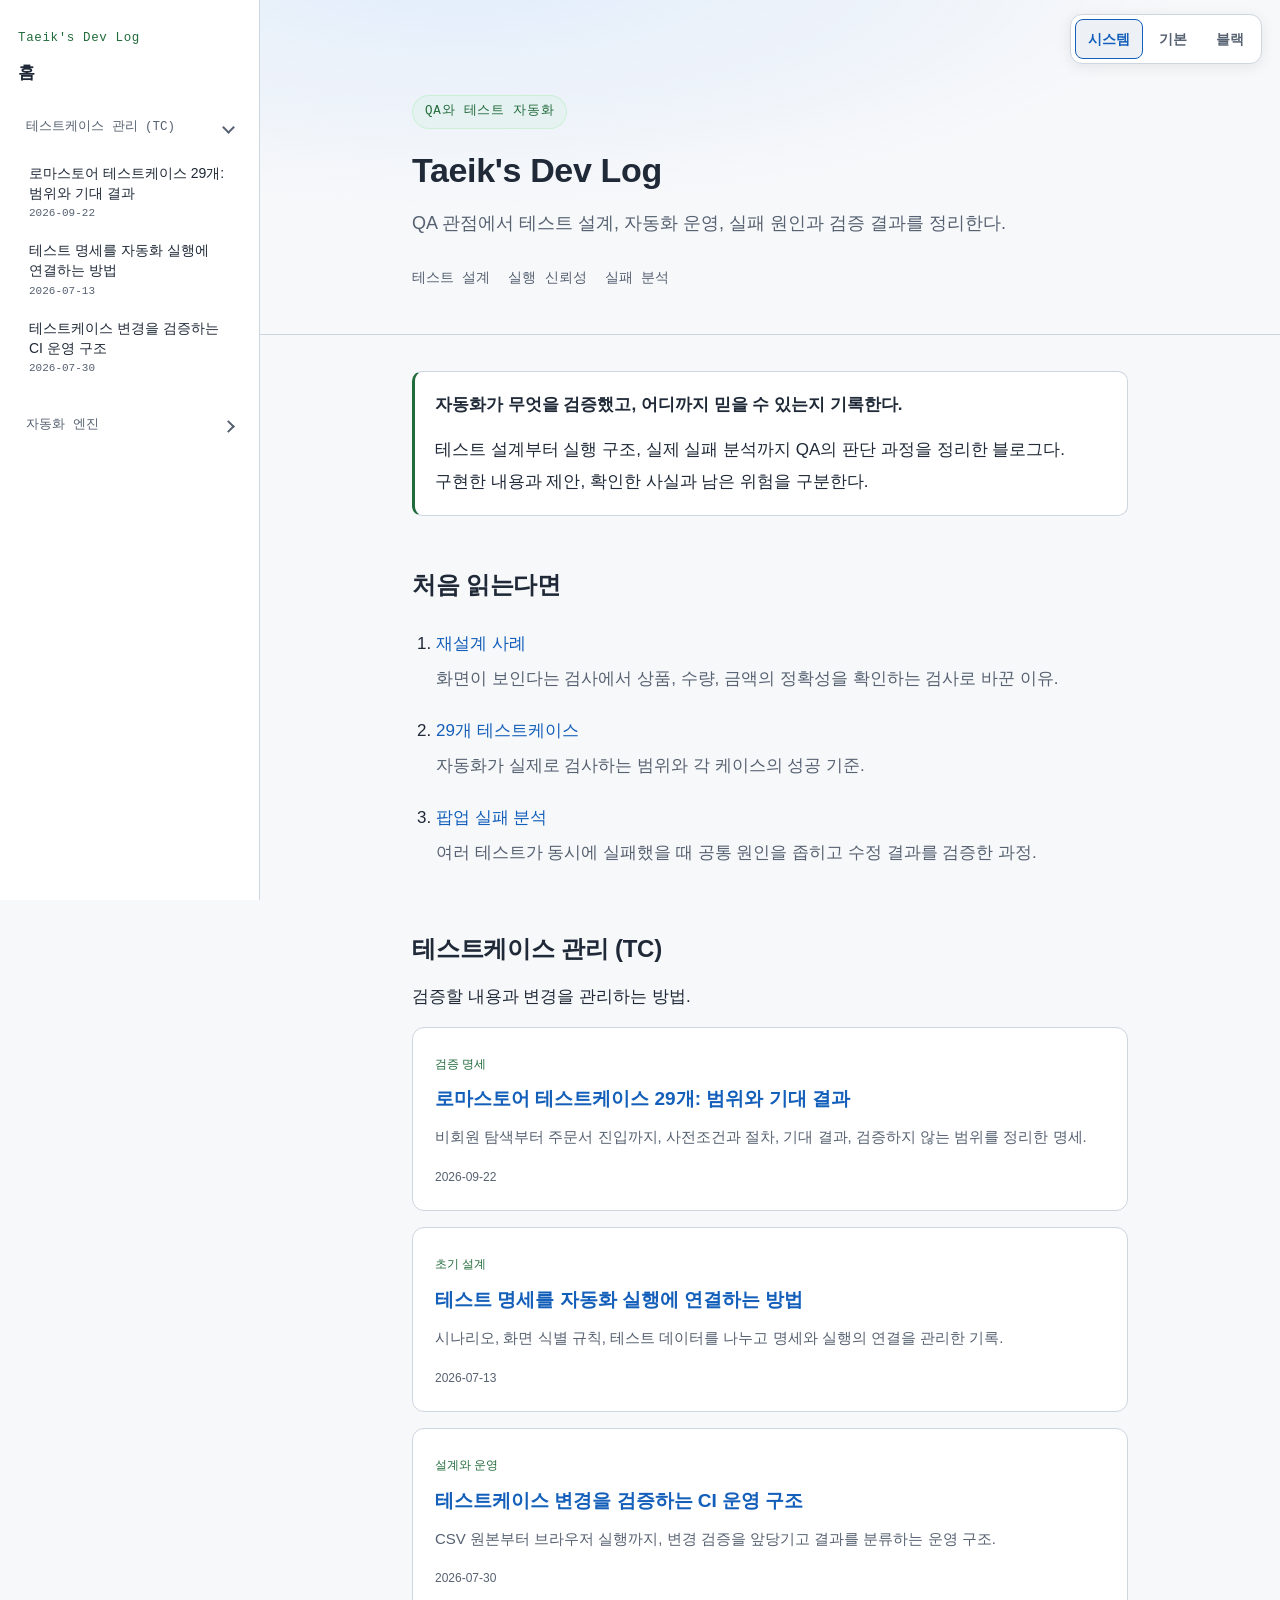
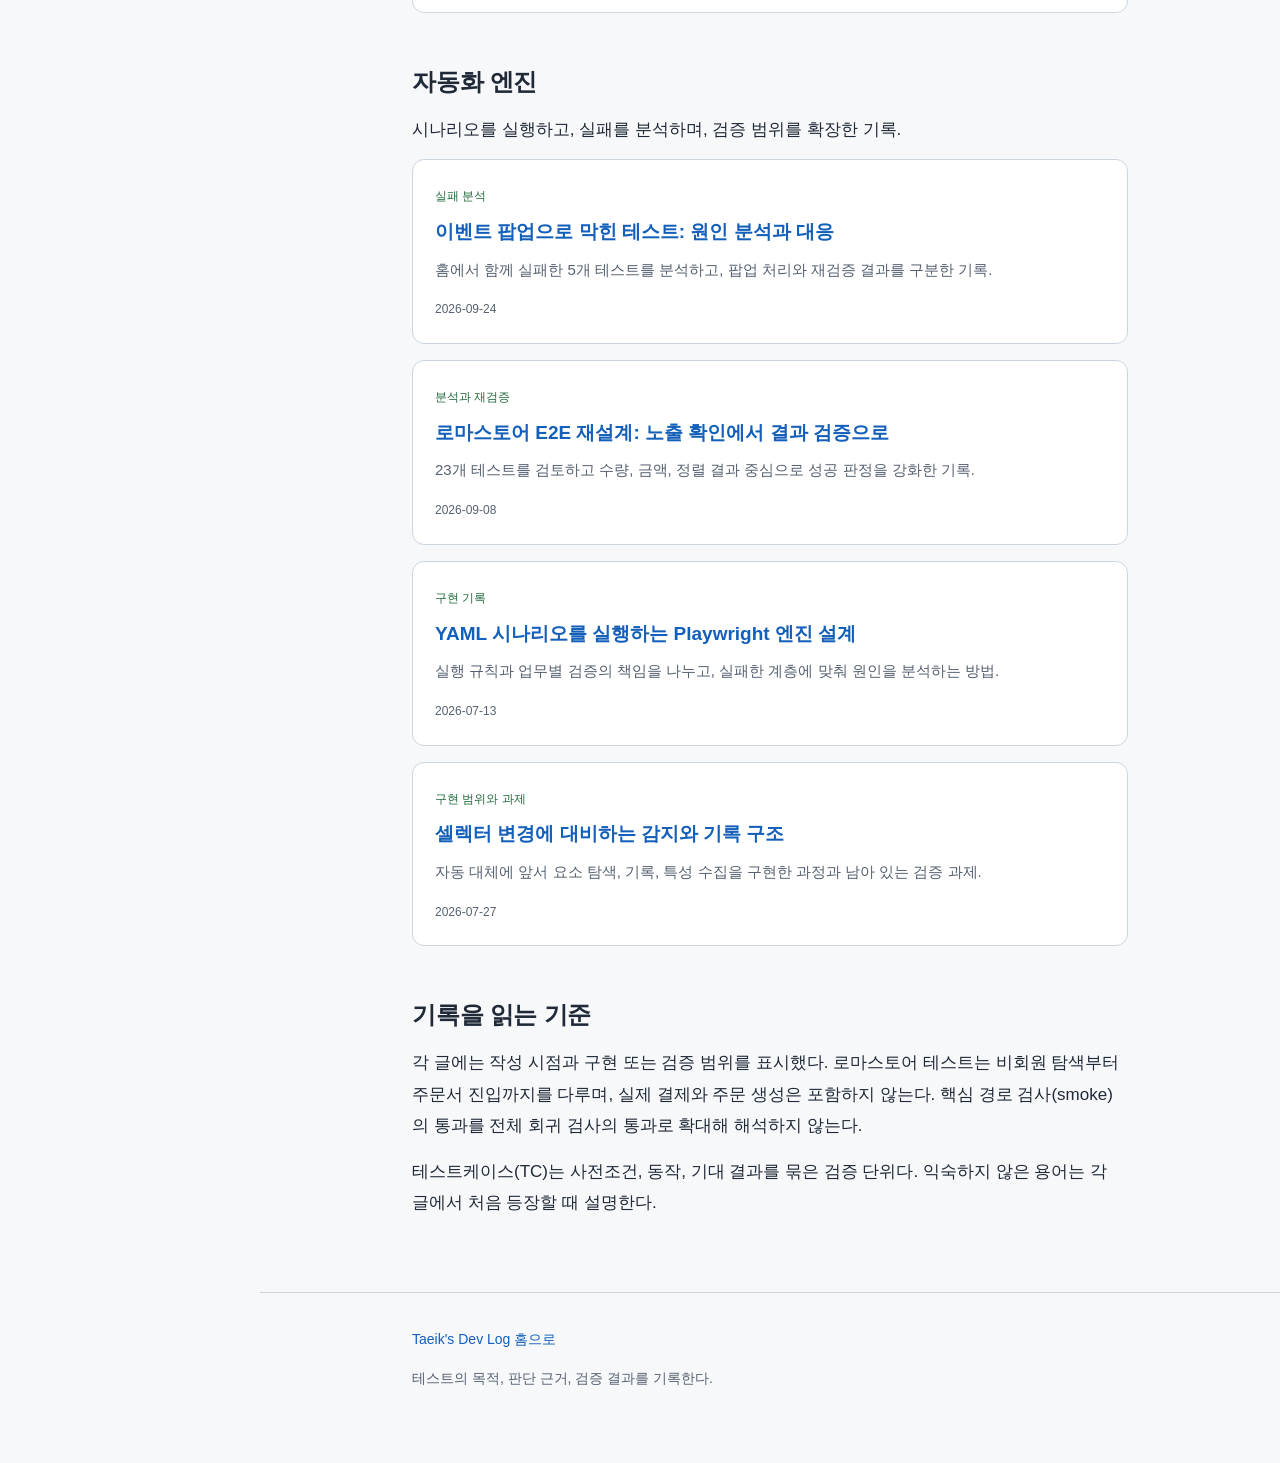
==== commit 8dfcde6a: "feat: 시스템 자동 전환과 수동 선택을 지원하는 기본 및 블랙 테마" ====
--- a/index.html
+++ b/index.html
@@ -1,5 +1,6 @@
 <!DOCTYPE html>
 <html lang="ko"><head><meta charset="UTF-8"><meta name="viewport" content="width=device-width, initial-scale=1">
+<script src="theme.js?v=20260926-1"></script>
 <title>Taeik&#x27;s Dev Log | Taeik's Dev Log</title>
 <meta name="description" content="QA 관점에서 테스트 설계, 자동화 운영, 실패 원인과 검증 결과를 정리한다.">
 <link rel="canonical" href="https://tikim1988.github.io/">
@@ -129,7 +130,8 @@
   }
 
 .table-wrap{overflow-x:auto;margin:22px 0;border:1px solid var(--border);border-radius:10px}table{border-collapse:collapse;width:100%;font-size:14px;min-width:550px}th,td{padding:12px 14px;text-align:left;border-bottom:1px solid var(--border);vertical-align:top}th{background:var(--surface2);color:var(--accent2)}td code{overflow-wrap:anywhere}h2,h3{scroll-margin-top:24px}.toc{background:var(--surface);padding:20px 24px;border:1px solid var(--border);border-radius:12px}.toc ol{padding-left:20px}.stat-grid{display:grid;grid-template-columns:repeat(3,1fr);gap:12px;margin:24px 0}.stat{padding:16px;border:1px solid var(--border);border-radius:10px;background:var(--surface)}.stat b{display:block;font-size:27px;color:var(--accent2)}.stat span{font-size:13px;color:var(--muted)}@media(max-width:600px){.stat-grid{gap:6px}.stat{padding:10px}.stat b{font-size:23px}.table-wrap{max-width:100%}}
-.tc{border:1px solid var(--border);border-radius:12px;padding:4px 20px 18px;margin:20px 0;background:var(--surface)}.tc h3{margin-top:18px;overflow-wrap:anywhere}.tc-meta{font-size:13px;color:var(--muted)}dt{font-weight:700;color:var(--accent2);margin-top:12px}dd{margin:4px 0 0}section{scroll-margin-top:25px}</style><link rel="stylesheet" href="lnb.css"><link rel="stylesheet" href="editorial.css">
+.tc{border:1px solid var(--border);border-radius:12px;padding:4px 20px 18px;margin:20px 0;background:var(--surface)}.tc h3{margin-top:18px;overflow-wrap:anywhere}.tc-meta{font-size:13px;color:var(--muted)}dt{font-weight:700;color:var(--accent2);margin-top:12px}dd{margin:4px 0 0}section{scroll-margin-top:25px}</style><link rel="stylesheet" href="lnb.css"><link rel="stylesheet" href="editorial.css?v=20260924-2">
+<link rel="stylesheet" href="theme.css?v=20260926-1">
 </head><body><a class="skip-link" href="#content">본문으로 이동</a><button class="nav-toggle" aria-label="메뉴 열기" onclick="openNav()">☰</button>
 <div class="lnb-overlay" id="lnbOverlay" onclick="closeNav()"></div>
 <nav class="lnb" id="lnb" aria-label="사이트 내비게이션"><button class="close" aria-label="메뉴 닫기" onclick="closeNav()">×</button><div class="brand">Taeik's Dev Log</div><a class="home" href="index.html">홈</a>
@@ -145,6 +147,12 @@
 <li><a href="self-healing-locator.html">셀렉터 변경에 대비하는 감지와 기록 구조<span class="date">2026-07-27</span></a></li>
 </ul></details>
 </nav>
+<div class="theme-controls" role="group" aria-label="화면 테마" hidden>
+  <button type="button" data-theme-choice="system" aria-pressed="true" title="시스템 설정에 자동으로 맞춤">시스템</button>
+  <button type="button" data-theme-choice="light" aria-pressed="false" title="밝은 기본 테마">기본</button>
+  <button type="button" data-theme-choice="dark" aria-pressed="false" title="어두운 블랙 테마">블랙</button>
+  <span id="theme-status" class="sr-only" role="status" aria-live="polite"></span>
+</div>
 <header class="hero"><div class="wrap"><span class="kicker">QA와 테스트 자동화</span><h1>Taeik's Dev Log</h1><p class="lede">QA 관점에서 테스트 설계, 자동화 운영, 실패 원인과 검증 결과를 정리한다.</p><div class="meta"><span>테스트 설계</span><span>실행 신뢰성</span><span>실패 분석</span></div></div></header>
 <main id="content"><div class="wrap"><article><div class="tldr"><strong>자동화가 무엇을 검증했고, 어디까지 믿을 수 있는지 기록한다.</strong><p>테스트 설계부터 실행 구조, 실제 실패 분석까지 QA의 판단 과정을 정리한 블로그다. 구현한 내용과 제안, 확인한 사실과 남은 위험을 구분한다.</p></div>
 <h2 id="start">처음 읽는다면</h2><ol class="reading-path"><li><a href="lomastore-e2e-redesign.html">재설계 사례</a><p>화면이 보인다는 검사에서 상품, 수량, 금액의 정확성을 확인하는 검사로 바꾼 이유.</p></li><li><a href="lomastore-testcases.html">29개 테스트케이스</a><p>자동화가 실제로 검사하는 범위와 각 케이스의 성공 기준.</p></li><li><a href="lomastore-popup-handling.html">팝업 실패 분석</a><p>여러 테스트가 동시에 실패했을 때 공통 원인을 좁히고 수정 결과를 검증한 과정.</p></li></ol><h2 id="test-management">테스트케이스 관리 (TC)</h2><p>검증할 내용과 변경을 관리하는 방법.</p><div class="post-list"><section class="post-card"><span class="post-type">검증 명세</span><h3><a href="lomastore-testcases.html">로마스토어 테스트케이스 29개: 범위와 기대 결과</a></h3><p>비회원 탐색부터 주문서 진입까지, 사전조건과 절차, 기대 결과, 검증하지 않는 범위를 정리한 명세.</p><time datetime="2026-09-22">2026-09-22</time></section><section class="post-card"><span class="post-type">초기 설계</span><h3><a href="testcase-management.html">테스트 명세를 자동화 실행에 연결하는 방법</a></h3><p>시나리오, 화면 식별 규칙, 테스트 데이터를 나누고 명세와 실행의 연결을 관리한 기록.</p><time datetime="2026-07-13">2026-07-13</time></section><section class="post-card"><span class="post-type">설계와 운영</span><h3><a href="testcase-cicd.html">테스트케이스 변경을 검증하는 CI 운영 구조</a></h3><p>CSV 원본부터 브라우저 실행까지, 변경 검증을 앞당기고 결과를 분류하는 운영 구조.</p><time datetime="2026-07-30">2026-07-30</time></section></div><h2 id="engine">자동화 엔진</h2><p>시나리오를 실행하고, 실패를 분석하며, 검증 범위를 확장한 기록.</p><div class="post-list"><section class="post-card"><span class="post-type">실패 분석</span><h3><a href="lomastore-popup-handling.html">이벤트 팝업으로 막힌 테스트: 원인 분석과 대응</a></h3><p>홈에서 함께 실패한 5개 테스트를 분석하고, 팝업 처리와 재검증 결과를 구분한 기록.</p><time datetime="2026-09-24">2026-09-24</time></section><section class="post-card"><span class="post-type">분석과 재검증</span><h3><a href="lomastore-e2e-redesign.html">로마스토어 E2E 재설계: 노출 확인에서 결과 검증으로</a></h3><p>23개 테스트를 검토하고 수량, 금액, 정렬 결과 중심으로 성공 판정을 강화한 기록.</p><time datetime="2026-09-08">2026-09-08</time></section><section class="post-card"><span class="post-type">구현 기록</span><h3><a href="test-automation-engine.html">YAML 시나리오를 실행하는 Playwright 엔진 설계</a></h3><p>실행 규칙과 업무별 검증의 책임을 나누고, 실패한 계층에 맞춰 원인을 분석하는 방법.</p><time datetime="2026-07-13">2026-07-13</time></section><section class="post-card"><span class="post-type">구현 범위와 과제</span><h3><a href="self-healing-locator.html">셀렉터 변경에 대비하는 감지와 기록 구조</a></h3><p>자동 대체에 앞서 요소 탐색, 기록, 특성 수집을 구현한 과정과 남아 있는 검증 과제.</p><time datetime="2026-07-27">2026-07-27</time></section></div><h2 id="reading-guide">기록을 읽는 기준</h2><p>각 글에는 작성 시점과 구현 또는 검증 범위를 표시했다. 로마스토어 테스트는 비회원 탐색부터 주문서 진입까지를 다루며, 실제 결제와 주문 생성은 포함하지 않는다. 핵심 경로 검사(smoke)의 통과를 전체 회귀 검사의 통과로 확대해 해석하지 않는다.</p><p>테스트케이스(TC)는 사전조건, 동작, 기대 결과를 묶은 검증 단위다. 익숙하지 않은 용어는 각 글에서 처음 등장할 때 설명한다.</p></article></div></main>
--- a/editorial.css
+++ b/editorial.css
@@ -12,6 +12,8 @@
 .post-list{display:grid;gap:16px}.post-card{padding:20px 22px;background:var(--surface);border:1px solid var(--border);border-radius:12px}.post-card h3{margin:8px 0;font-size:19px}.post-card p{font-size:15px;color:var(--muted);margin:10px 0}.post-card time,.post-type{font-size:12px;color:var(--muted)}.post-type{color:var(--accent2)}
 .skip-link{position:fixed;left:12px;top:-100px;z-index:100;background:var(--surface);padding:10px 16px;border:2px solid var(--accent);border-radius:8px}.skip-link:focus{top:12px}
 a:focus-visible{outline:2px solid var(--accent);outline-offset:3px}
-@media(max-width:600px){.toc ol{columns:1}.post-card{padding:16px}.table-wrap table{font-size:13px}article{word-break:normal}.record-note{font-size:13px}}
+@media(max-width:600px){.toc ol{columns:1}.post-card{padding:16px}.table-wrap table{font-size:13px}article{word-break:keep-all}.record-note{font-size:13px}}
 
 .lnb li a{word-break:keep-all;overflow-wrap:break-word}
+
+@media(max-width:860px){article h2,article h3,article section{scroll-margin-top:80px}}
--- a/theme.css
+++ b/theme.css
@@ -0,0 +1,38 @@
+:root{
+    color-scheme:light;
+    --bg:#f7f8fa; --surface:#ffffff; --surface2:#edf1f5;
+    --border:#cdd5df; --text:#1f2937; --muted:#566171;
+    --accent:#135fba; --accent2:#226b3c; --warn:#865d00; --danger:#aa2727;
+    --code:#f0f3f7; --code-text:#26374b; --code-comment:#596574;
+}
+:root[data-theme="dark"]{
+    color-scheme:dark;
+    --bg:#0b0d10; --surface:#15181d; --surface2:#20252d;
+    --border:#343c49; --text:#e6edf3; --muted:#a6b1bf;
+    --accent:#79b8ff; --accent2:#8cde9c; --warn:#e3b341; --danger:#ff938a;
+    --code:#101318; --code-text:#d7e2ee; --code-comment:#a0abba;
+}
+@media(prefers-color-scheme:dark){
+  :root:not([data-theme]){
+    color-scheme:dark;
+    --bg:#0b0d10; --surface:#15181d; --surface2:#20252d;
+    --border:#343c49; --text:#e6edf3; --muted:#a6b1bf;
+    --accent:#79b8ff; --accent2:#8cde9c; --warn:#e3b341; --danger:#ff938a;
+    --code:#101318; --code-text:#d7e2ee; --code-comment:#a0abba;
+  }
+}
+
+strong{color:var(--text)}
+code,pre code{color:var(--code-text)}
+.tok-c{color:var(--code-comment)}
+.nav-toggle{background:var(--surface)}
+.theme-controls{position:fixed;top:14px;right:18px;z-index:50;display:flex;gap:3px;padding:4px;background:var(--surface);border:1px solid var(--border);border-radius:12px;box-shadow:0 3px 14px rgba(0,0,0,.08)}
+.theme-controls[hidden]{display:none}
+.theme-controls button{appearance:none;min-height:40px;padding:7px 12px;border:1px solid transparent;border-radius:8px;background:transparent;color:var(--muted);font:600 14px/1.3 var(--sans);cursor:pointer}
+.theme-controls button:hover{background:var(--surface2);color:var(--text)}
+.theme-controls button[aria-pressed="true"]{background:var(--surface2);border-color:var(--accent);color:var(--accent)}
+.theme-controls button:focus-visible{outline:2px solid var(--accent);outline-offset:2px}
+.sr-only{position:absolute;width:1px;height:1px;padding:0;margin:-1px;overflow:hidden;clip:rect(0,0,0,0);white-space:nowrap;border:0}
+header.hero{padding-top:94px}
+@media(max-width:600px){.theme-controls{right:14px}.theme-controls button{padding:7px 10px}}
+@media(prefers-reduced-motion:reduce){html{scroll-behavior:auto}.lnb,.lnb-overlay{transition:none}}
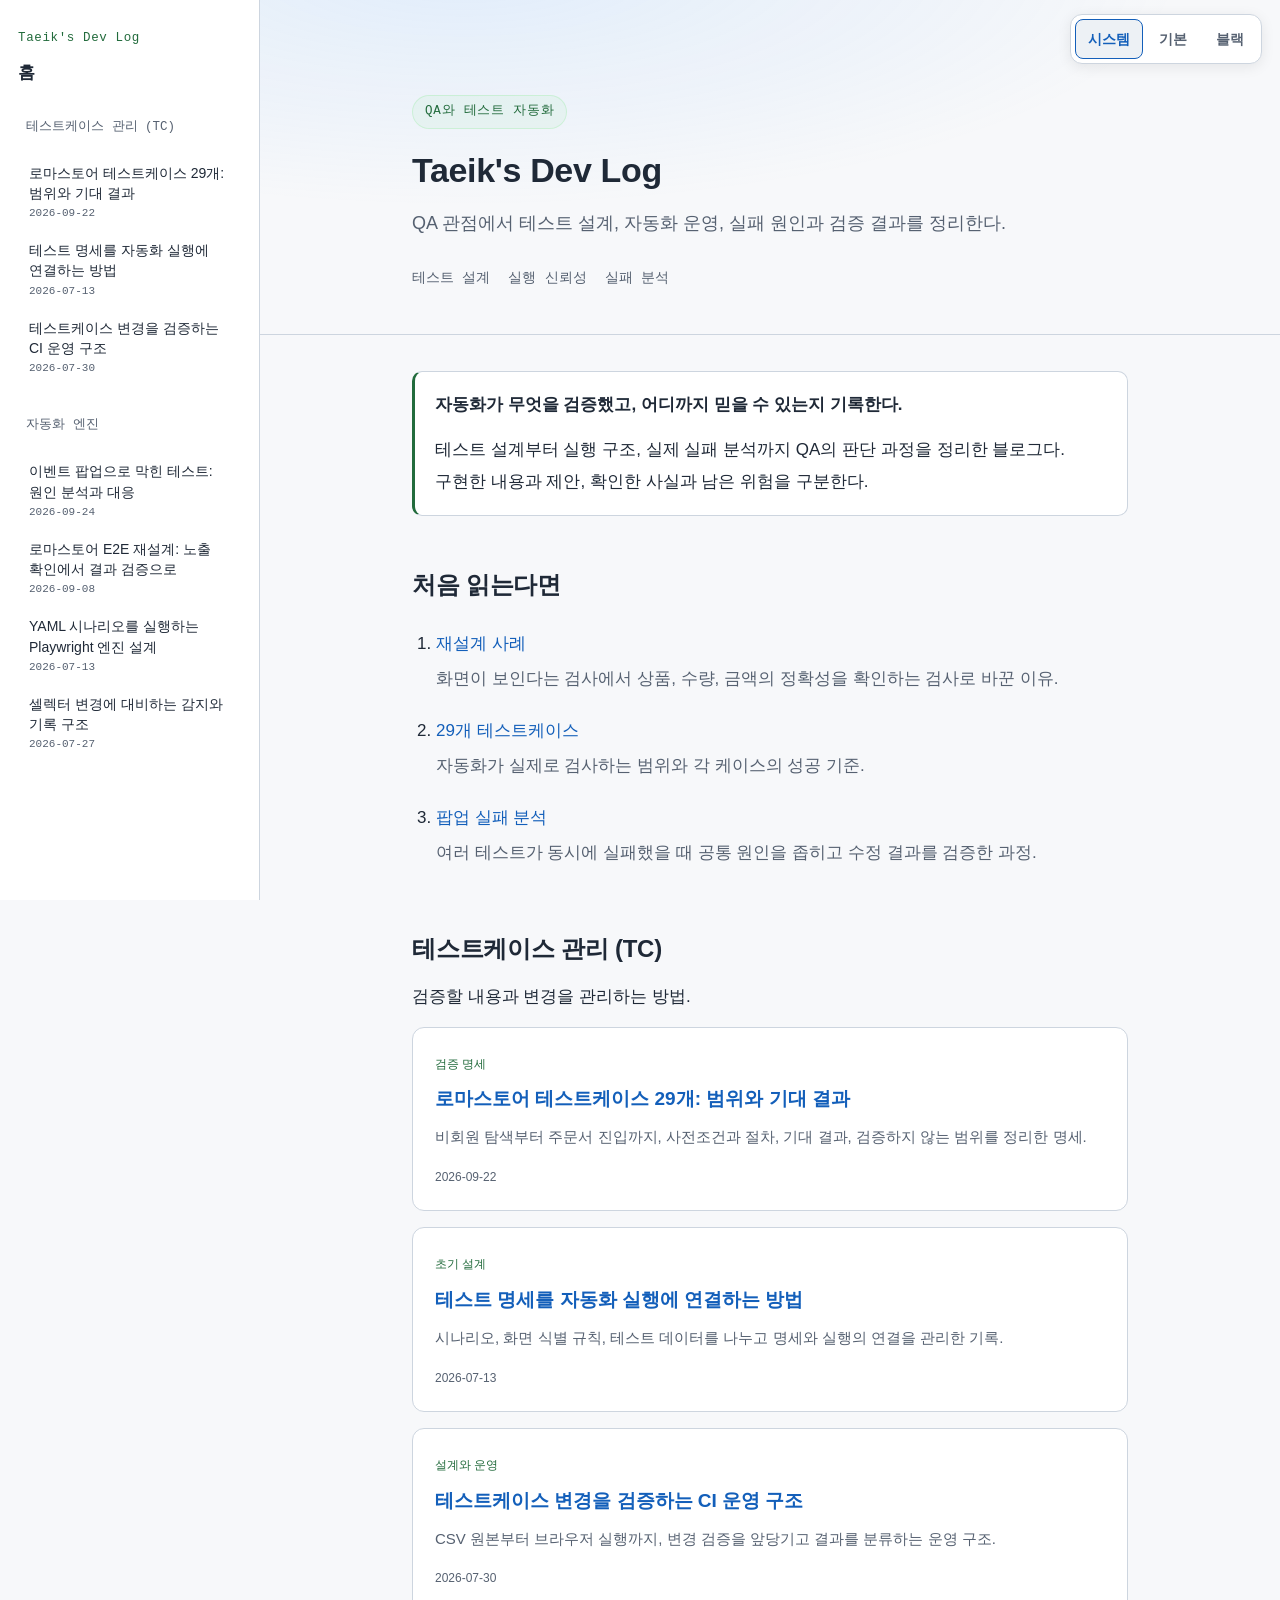
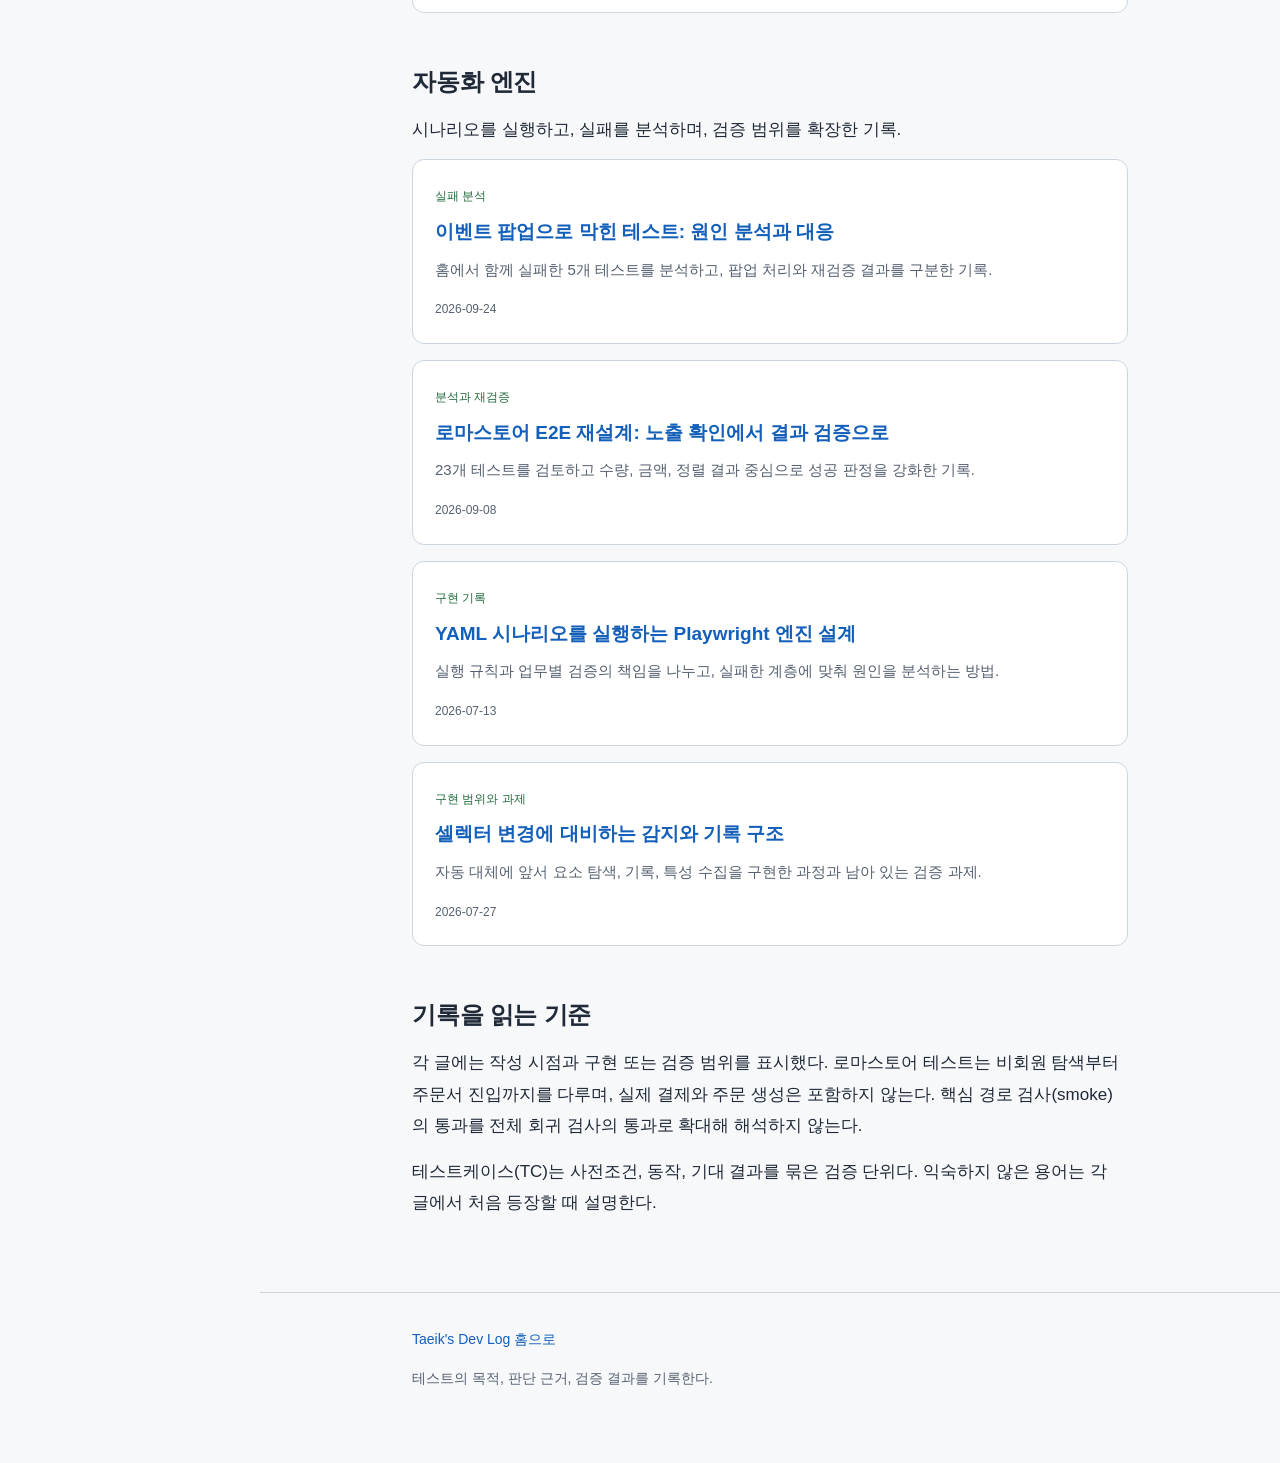
==== commit b4e3e665: "fix: 사이드 메뉴 분류를 항상 펼쳐 표시" ====
--- a/index.html
+++ b/index.html
@@ -130,22 +130,22 @@
   }
 
 .table-wrap{overflow-x:auto;margin:22px 0;border:1px solid var(--border);border-radius:10px}table{border-collapse:collapse;width:100%;font-size:14px;min-width:550px}th,td{padding:12px 14px;text-align:left;border-bottom:1px solid var(--border);vertical-align:top}th{background:var(--surface2);color:var(--accent2)}td code{overflow-wrap:anywhere}h2,h3{scroll-margin-top:24px}.toc{background:var(--surface);padding:20px 24px;border:1px solid var(--border);border-radius:12px}.toc ol{padding-left:20px}.stat-grid{display:grid;grid-template-columns:repeat(3,1fr);gap:12px;margin:24px 0}.stat{padding:16px;border:1px solid var(--border);border-radius:10px;background:var(--surface)}.stat b{display:block;font-size:27px;color:var(--accent2)}.stat span{font-size:13px;color:var(--muted)}@media(max-width:600px){.stat-grid{gap:6px}.stat{padding:10px}.stat b{font-size:23px}.table-wrap{max-width:100%}}
-.tc{border:1px solid var(--border);border-radius:12px;padding:4px 20px 18px;margin:20px 0;background:var(--surface)}.tc h3{margin-top:18px;overflow-wrap:anywhere}.tc-meta{font-size:13px;color:var(--muted)}dt{font-weight:700;color:var(--accent2);margin-top:12px}dd{margin:4px 0 0}section{scroll-margin-top:25px}</style><link rel="stylesheet" href="lnb.css"><link rel="stylesheet" href="editorial.css?v=20260924-2">
+.tc{border:1px solid var(--border);border-radius:12px;padding:4px 20px 18px;margin:20px 0;background:var(--surface)}.tc h3{margin-top:18px;overflow-wrap:anywhere}.tc-meta{font-size:13px;color:var(--muted)}dt{font-weight:700;color:var(--accent2);margin-top:12px}dd{margin:4px 0 0}section{scroll-margin-top:25px}</style><link rel="stylesheet" href="lnb.css?v=20260926-2"><link rel="stylesheet" href="editorial.css?v=20260924-2">
 <link rel="stylesheet" href="theme.css?v=20260926-1">
 </head><body><a class="skip-link" href="#content">본문으로 이동</a><button class="nav-toggle" aria-label="메뉴 열기" onclick="openNav()">☰</button>
 <div class="lnb-overlay" id="lnbOverlay" onclick="closeNav()"></div>
 <nav class="lnb" id="lnb" aria-label="사이트 내비게이션"><button class="close" aria-label="메뉴 닫기" onclick="closeNav()">×</button><div class="brand">Taeik's Dev Log</div><a class="home" href="index.html">홈</a>
-<details class="nav-group" open><summary>테스트케이스 관리 (TC)</summary><ul>
+<div class="nav-group"><h2 class="nav-group-title">테스트케이스 관리 (TC)</h2><ul>
 <li><a href="lomastore-testcases.html">로마스토어 테스트케이스 29개: 범위와 기대 결과<span class="date">2026-09-22</span></a></li>
 <li><a href="testcase-management.html">테스트 명세를 자동화 실행에 연결하는 방법<span class="date">2026-07-13</span></a></li>
 <li><a href="testcase-cicd.html">테스트케이스 변경을 검증하는 CI 운영 구조<span class="date">2026-07-30</span></a></li>
-</ul></details>
-<details class="nav-group"><summary>자동화 엔진</summary><ul>
+</ul></div>
+<div class="nav-group"><h2 class="nav-group-title">자동화 엔진</h2><ul>
 <li><a href="lomastore-popup-handling.html">이벤트 팝업으로 막힌 테스트: 원인 분석과 대응<span class="date">2026-09-24</span></a></li>
 <li><a href="lomastore-e2e-redesign.html">로마스토어 E2E 재설계: 노출 확인에서 결과 검증으로<span class="date">2026-09-08</span></a></li>
 <li><a href="test-automation-engine.html">YAML 시나리오를 실행하는 Playwright 엔진 설계<span class="date">2026-07-13</span></a></li>
 <li><a href="self-healing-locator.html">셀렉터 변경에 대비하는 감지와 기록 구조<span class="date">2026-07-27</span></a></li>
-</ul></details>
+</ul></div>
 </nav>
 <div class="theme-controls" role="group" aria-label="화면 테마" hidden>
   <button type="button" data-theme-choice="system" aria-pressed="true" title="시스템 설정에 자동으로 맞춤">시스템</button>
--- a/lnb.css
+++ b/lnb.css
@@ -1,8 +1,3 @@
 .lnb .nav-group{margin-top:18px}
-.lnb .nav-group summary{list-style:none;display:flex;align-items:center;gap:8px;padding:10px 8px;margin:0;border-radius:8px;color:var(--muted);font-family:var(--mono);font-size:12.5px;cursor:pointer;user-select:none;min-height:44px}
-.lnb .nav-group summary::-webkit-details-marker{display:none}
-.lnb .nav-group summary::after{content:"";width:7px;height:7px;border-right:2px solid currentColor;border-bottom:2px solid currentColor;transform:rotate(-45deg);margin-left:auto;flex-shrink:0}
-.lnb .nav-group[open]>summary::after{transform:rotate(45deg)}
-.lnb .nav-group summary:hover{background:var(--surface2);color:var(--text)}
-.lnb .nav-group summary:focus-visible{outline:2px solid var(--accent);outline-offset:2px}
+.lnb .nav-group-title{display:flex;align-items:center;padding:10px 8px;margin:0;color:var(--muted);font-family:var(--mono);font-size:12.5px;font-weight:400;min-height:44px}
 .lnb .nav-group ul{margin-top:4px}
